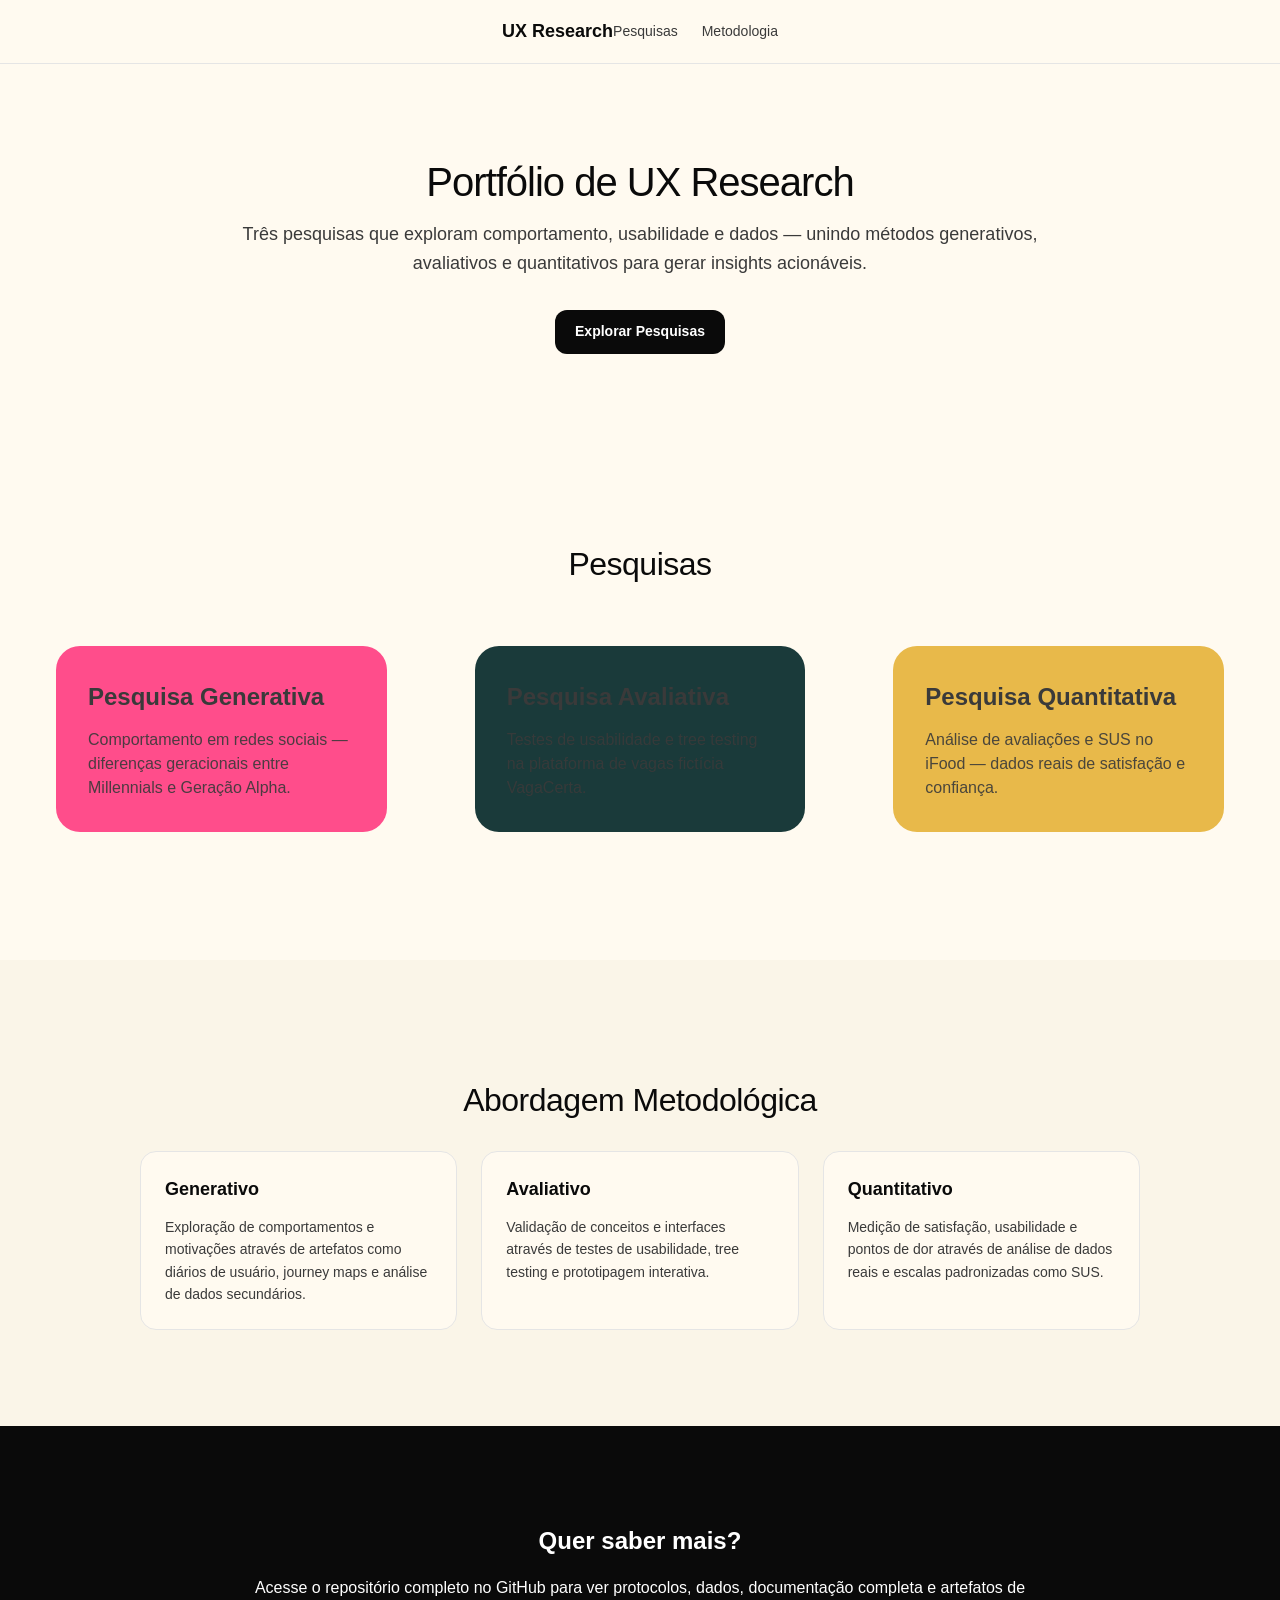
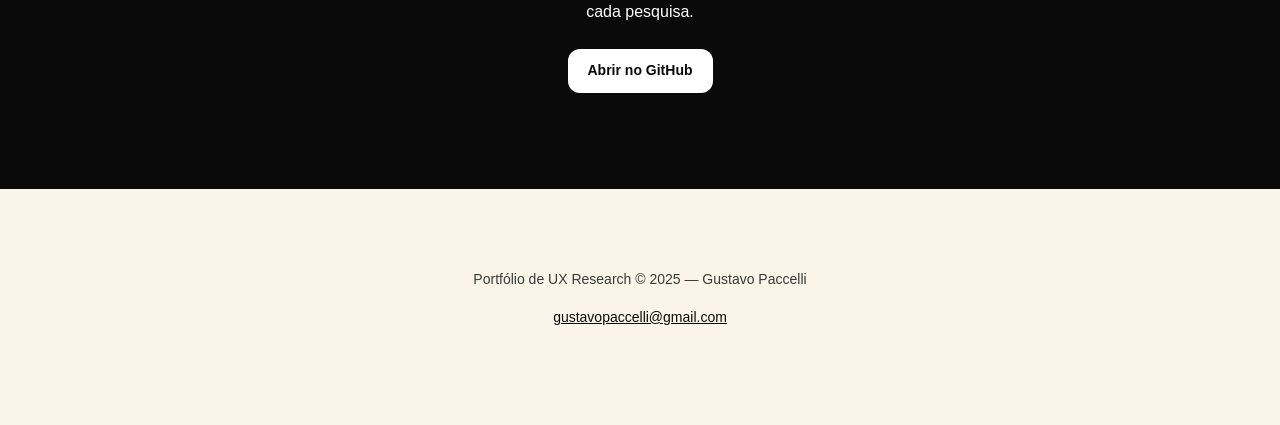
==== index.html @ 8adf81f2 "deploy: 04b8d80865290bff98448848fef8b6dc11739cd9" ====
<!doctype html>
<html lang="pt-BR">
<head>
  <meta charset="UTF-8">
  <meta name="viewport" content="width=device-width, initial-scale=1">
  <title>Portfólio de UX Research — Gustavo Paccelli</title>
  <link rel="stylesheet" href="design-system/tokens.css">
  <style>
    /* Layout e estrutura */
    .top-nav {
      position: sticky;
      top: 0;
      background: var(--color-canvas);
      border-bottom: 1px solid var(--color-hairline);
      z-index: 100;
    }
    .top-nav .container {
      display: flex;
      align-items: center;
      justify-content: space-between;
      padding: 0 var(--space-lg);
      height: 64px;
    }
    .top-nav .logo {
      font-family: var(--font-display);
      font-size: 18px;
      font-weight: 600;
      color: var(--color-ink);
      text-decoration: none;
    }

    /* Hero section */
    .hero {
      padding: var(--space-section) var(--space-lg);
      text-align: center;
      background: var(--color-canvas);
    }
    .hero .container {
      max-width: 800px;
      margin: 0 auto;
    }
    .hero h1 {
      margin: 0 0 var(--space-md) 0;
    }
    .hero p {
      font-size: 18px;
      color: var(--color-body);
      line-height: 1.6;
      margin: 0 0 var(--space-xl) 0;
    }

    /* Feature cards section */
    .feature-cards-section {
      padding: var(--space-section) var(--space-lg);
      background: var(--color-canvas);
    }
    .feature-cards-section .container {
      max-width: 1280px;
      margin: 0 auto;
    }
    .feature-cards-grid {
      display: grid;
      grid-template-columns: repeat(auto-fit, minmax(320px, 1fr));
      gap: var(--space-lg);
      margin-top: var(--space-xl);
    }
    .feature-card {
      text-decoration: none;
      color: inherit;
      transition: transform 0.2s ease, box-shadow 0.2s ease;
      cursor: pointer;
    }
    .feature-card:hover {
      transform: translateY(-4px);
    }
    .feature-card-content h2 {
      margin: 0 0 var(--space-sm) 0;
      font-size: 24px;
      font-weight: 600;
    }
    .feature-card-content p {
      margin: 0;
      font-size: 16px;
      line-height: 1.5;
      opacity: 0.9;
    }

    /* About methodology section */
    .methodology-section {
      padding: var(--space-section) var(--space-lg);
      background: var(--color-surface-soft);
    }
    .methodology-section .container {
      max-width: 1000px;
      margin: 0 auto;
    }
    .methodology-section h2 {
      text-align: center;
      margin-bottom: var(--space-xl);
    }
    .methodology-grid {
      display: grid;
      grid-template-columns: repeat(auto-fit, minmax(280px, 1fr));
      gap: var(--space-lg);
    }
    .methodology-card {
      background: var(--color-canvas);
      border-radius: var(--radius-lg);
      padding: var(--space-lg);
      border: 1px solid var(--color-hairline);
    }
    .methodology-card h3 {
      margin: 0 0 var(--space-sm) 0;
      font-size: 18px;
      font-weight: 600;
      color: var(--color-ink);
    }
    .methodology-card p {
      margin: 0;
      color: var(--color-body);
      font-size: 14px;
      line-height: 1.6;
    }

    /* CTA section */
    .cta-section {
      padding: var(--space-section) var(--space-lg);
      background: var(--color-primary);
      color: var(--color-on-primary);
      text-align: center;
    }
    .cta-section .container {
      max-width: 800px;
      margin: 0 auto;
    }
    .cta-section h2 {
      margin: 0 0 var(--space-md) 0;
      color: var(--color-on-primary);
    }
    .cta-section p {
      margin: 0 0 var(--space-lg) 0;
      font-size: 16px;
      color: var(--color-on-primary);
    }

    /* Footer */
    .footer {
      text-align: center;
    }
    .footer p {
      margin: 0 0 var(--space-md) 0;
      font-size: 14px;
      color: var(--color-body);
    }
    .footer a {
      color: var(--color-ink);
      text-decoration: underline;
    }

    @media (max-width: 768px) {
      .hero {
        padding: var(--space-xl) var(--space-lg);
      }
      .hero h1 {
        font-size: 32px;
      }
      .feature-cards-grid {
        grid-template-columns: 1fr;
      }
    }
  </style>
</head>
<body>
  <!-- Navigation -->
  <nav class="top-nav">
    <div class="container">
      <a href="index.html" class="logo">UX Research</a>
      <div class="nav-links">
        <a href="#pesquisas">Pesquisas</a>
        <a href="#metodologia">Metodologia</a>
      </div>
    </div>
  </nav>

  <!-- Hero -->
  <section class="hero">
    <div class="container">
      <h1 class="display-md">Portfólio de UX Research</h1>
      <p>Três pesquisas que exploram comportamento, usabilidade e dados — unindo métodos generativos, avaliativos e quantitativos para gerar insights acionáveis.</p>
      <a href="#pesquisas" class="btn btn-primary">Explorar Pesquisas</a>
    </div>
  </section>

  <!-- Feature Cards -->
  <section class="feature-cards-section" id="pesquisas">
    <div class="container">
      <h2 class="display-sm" style="text-align: center; margin: 0;">Pesquisas</h2>
      <div class="feature-cards-grid">
        <!-- Pesquisa 1 -->
        <a href="case-01-generativa.html" class="feature-card">
          <div class="feature-card feature-card-pink">
            <div class="feature-card-content">
              <h2>Pesquisa Generativa</h2>
              <p>Comportamento em redes sociais — diferenças geracionais entre Millennials e Geração Alpha.</p>
            </div>
          </div>
        </a>

        <!-- Pesquisa 2 -->
        <a href="case-02-avaliativa.html" class="feature-card">
          <div class="feature-card feature-card-teal">
            <div class="feature-card-content">
              <h2>Pesquisa Avaliativa</h2>
              <p>Testes de usabilidade e tree testing na plataforma de vagas fictícia VagaCerta.</p>
            </div>
          </div>
        </a>

        <!-- Pesquisa 3 -->
        <a href="case-03-quantitativa.html" class="feature-card">
          <div class="feature-card feature-card-ochre">
            <div class="feature-card-content">
              <h2>Pesquisa Quantitativa</h2>
              <p>Análise de avaliações e SUS no iFood — dados reais de satisfação e confiança.</p>
            </div>
          </div>
        </a>
      </div>
    </div>
  </section>

  <!-- Methodology Section -->
  <section class="methodology-section" id="metodologia">
    <div class="container">
      <h2 class="display-sm">Abordagem Metodológica</h2>
      <div class="methodology-grid">
        <div class="methodology-card">
          <h3>Generativo</h3>
          <p>Exploração de comportamentos e motivações através de artefatos como diários de usuário, journey maps e análise de dados secundários.</p>
        </div>
        <div class="methodology-card">
          <h3>Avaliativo</h3>
          <p>Validação de conceitos e interfaces através de testes de usabilidade, tree testing e prototipagem interativa.</p>
        </div>
        <div class="methodology-card">
          <h3>Quantitativo</h3>
          <p>Medição de satisfação, usabilidade e pontos de dor através de análise de dados reais e escalas padronizadas como SUS.</p>
        </div>
      </div>
    </div>
  </section>

  <!-- CTA Section -->
  <section class="cta-section">
    <div class="container">
      <h2>Quer saber mais?</h2>
      <p>Acesse o repositório completo no GitHub para ver protocolos, dados, documentação completa e artefatos de cada pesquisa.</p>
      <a href="https://github.com/gustavopaccelli/pesquisas-ux-portif-lio" class="btn btn-on-color" target="_blank">Abrir no GitHub</a>
    </div>
  </section>

  <!-- Footer -->
  <footer class="footer section">
    <div class="container">
      <p>Portfólio de UX Research © 2025 — Gustavo Paccelli</p>
      <p><a href="mailto:gustavopaccelli@gmail.com">gustavopaccelli@gmail.com</a></p>
    </div>
  </footer>
</body>
</html>
---- design-system/tokens.css ----
/* ============================================================
   Design Tokens — Portfólio de UX Research
   Fonte: DESIGN-clay-source.md (design system fornecido pelo usuário,
   originalmente descrito para Clay.com — cores, tipografia, espaçamento
   e componentes preservados fielmente; o conteúdo/copy e a estrutura de
   página foram adaptados para este portfólio em README.md deste mesmo
   diretório. Ver aquele arquivo para o guia de uso e mapeamento.)
   ============================================================ */

:root{
  /* ---------- Cores: base ---------- */
  --color-primary:#0a0a0a;
  --color-primary-active:#1f1f1f;
  --color-primary-disabled:#e5e5e5;
  --color-ink:#0a0a0a;
  --color-body:#3a3a3a;
  --color-body-strong:#1a1a1a;
  --color-muted:#6a6a6a;
  --color-muted-soft:#9a9a9a;
  --color-hairline:#e5e5e5;
  --color-hairline-soft:#f0f0f0;

  /* ---------- Cores: superfícies ---------- */
  --color-canvas:#fffaf0;
  --color-surface-soft:#faf5e8;
  --color-surface-card:#f5f0e0;
  --color-surface-strong:#ebe6d6;
  --color-surface-dark:#0a1a1a;
  --color-surface-dark-elevated:#1a2a2a;

  /* ---------- Cores: texto sobre cor ---------- */
  --color-on-primary:#ffffff;
  --color-on-dark:#ffffff;
  --color-on-dark-soft:#a0a0a0;

  /* ---------- Cores: marca / cards de destaque ---------- */
  --color-brand-pink:#ff4d8b;
  --color-brand-teal:#1a3a3a;
  --color-brand-lavender:#b8a4ed;
  --color-brand-peach:#ffb084;
  --color-brand-ochre:#e8b94a;
  --color-brand-mint:#a4d4c5;
  --color-brand-coral:#ff6b5a;

  /* ---------- Cores: semânticas ---------- */
  --color-success:#22c55e;
  --color-warning:#f59e0b;
  --color-error:#ef4444;

  /* ---------- Raio de borda ---------- */
  --radius-xs:6px;
  --radius-sm:8px;
  --radius-md:12px;
  --radius-lg:16px;
  --radius-xl:24px;
  --radius-pill:9999px;
  --radius-full:9999px;

  /* ---------- Espaçamento (base 4px) ---------- */
  --space-xxs:4px;
  --space-xs:8px;
  --space-sm:12px;
  --space-md:16px;
  --space-lg:24px;
  --space-xl:32px;
  --space-xxl:48px;
  --space-section:96px;

  /* ---------- Tipografia: famílias ----------
     Plain Black não é uma fonte web pública (ver "Known Gaps" na fonte).
     Substituto oficial indicado na própria fonte: Inter 500 com
     letter-spacing negativo para display; Inter padrão para o resto. */
  --font-display:'Inter', -apple-system, BlinkMacSystemFont, "Segoe UI", Roboto, sans-serif;
  --font-body:'Inter', -apple-system, BlinkMacSystemFont, "Segoe UI", Roboto, sans-serif;
}

/* ============================================================
   Reset mínimo
   ============================================================ */
*{box-sizing:border-box;}
html,body{margin:0;padding:0;}
body{
  background:var(--color-canvas);
  color:var(--color-body);
  font-family:var(--font-body);
  font-size:16px;
  line-height:1.55;
}
img,svg{display:block;max-width:100%;}
a{color:inherit;}

/* ============================================================
   Tipografia — escala de hierarquia
   ============================================================ */
.display-xl{font-family:var(--font-display);font-size:72px;font-weight:500;line-height:1;letter-spacing:-2.5px;color:var(--color-ink);}
.display-lg{font-family:var(--font-display);font-size:56px;font-weight:500;line-height:1.05;letter-spacing:-2px;color:var(--color-ink);}
.display-md{font-family:var(--font-display);font-size:40px;font-weight:500;line-height:1.1;letter-spacing:-1px;color:var(--color-ink);}
.display-sm{font-family:var(--font-display);font-size:32px;font-weight:500;line-height:1.15;letter-spacing:-0.5px;color:var(--color-ink);}
.title-lg{font-family:var(--font-body);font-size:24px;font-weight:600;line-height:1.3;letter-spacing:-0.3px;}
.title-md{font-family:var(--font-body);font-size:18px;font-weight:600;line-height:1.4;}
.title-sm{font-family:var(--font-body);font-size:16px;font-weight:600;line-height:1.4;}
.body-md{font-family:var(--font-body);font-size:16px;font-weight:400;line-height:1.55;}
.body-sm{font-family:var(--font-body);font-size:14px;font-weight:400;line-height:1.55;}
.caption{font-family:var(--font-body);font-size:13px;font-weight:500;line-height:1.4;}
.caption-uppercase{font-family:var(--font-body);font-size:12px;font-weight:600;line-height:1.4;letter-spacing:1.5px;text-transform:uppercase;}
.button-type{font-family:var(--font-body);font-size:14px;font-weight:600;line-height:1;}
.nav-link-type{font-family:var(--font-body);font-size:14px;font-weight:500;line-height:1.4;}

@media (max-width:768px){
  .display-xl{font-size:36px;letter-spacing:-1px;}
  .display-lg{font-size:32px;letter-spacing:-0.8px;}
  .display-md{font-size:28px;letter-spacing:-0.5px;}
  .display-sm{font-size:24px;letter-spacing:-0.3px;}
}

/* ============================================================
   Botões
   ============================================================ */
.btn{
  display:inline-flex;align-items:center;justify-content:center;
  height:44px;padding:12px 20px;border-radius:var(--radius-md);
  font-family:var(--font-body);font-size:14px;font-weight:600;
  border:none;cursor:pointer;text-decoration:none;
  transition:background-color .15s ease;
}
.btn-primary{background:var(--color-primary);color:var(--color-on-primary);}
.btn-primary:hover{background:var(--color-primary-active);}
.btn-primary:disabled{background:var(--color-primary-disabled);color:var(--color-muted);cursor:not-allowed;}
.btn-secondary{background:var(--color-canvas);color:var(--color-ink);border:1px solid var(--color-hairline);}
.btn-secondary:hover{border-color:var(--color-ink);}
.btn-on-color{background:#fff;color:var(--color-ink);}
.btn-text-link{background:transparent;color:var(--color-ink);padding:0;height:auto;}
.text-link{font-family:var(--font-body);font-size:16px;color:var(--color-ink);text-decoration:underline;}

/* ============================================================
   Navegação
   ============================================================ */
.top-nav{
  background:var(--color-canvas);color:var(--color-ink);
  height:64px;display:flex;align-items:center;justify-content:space-between;
  padding:0 var(--space-lg);
}
.top-nav .nav-links{display:flex;gap:var(--space-lg);}
.top-nav .nav-links a{font-family:var(--font-body);font-size:14px;font-weight:500;text-decoration:none;color:var(--color-body);}
.top-nav .nav-links a:hover{color:var(--color-ink);}

/* ============================================================
   Cards
   ============================================================ */
.card{border-radius:var(--radius-lg);padding:var(--space-lg);}
.card-cream{background:var(--color-surface-card);color:var(--color-ink);}
.card-hairline{background:var(--color-canvas);border:1px solid var(--color-hairline);color:var(--color-ink);}

/* cards de destaque saturados — usados nos 3 cases do portfólio */
.feature-card{border-radius:var(--radius-xl);padding:var(--space-xl);}
.feature-card-pink{background:var(--color-brand-pink);color:var(--color-on-primary);}
.feature-card-teal{background:var(--color-brand-teal);color:var(--color-on-dark);}
.feature-card-lavender{background:var(--color-brand-lavender);color:var(--color-ink);}
.feature-card-peach{background:var(--color-brand-peach);color:var(--color-ink);}
.feature-card-ochre{background:var(--color-brand-ochre);color:var(--color-ink);}
.feature-card-cream{background:var(--color-surface-card);color:var(--color-ink);}

/* ============================================================
   Inputs
   ============================================================ */
.text-input{
  background:var(--color-canvas);color:var(--color-ink);
  font-family:var(--font-body);font-size:16px;
  border:1px solid var(--color-hairline);border-radius:var(--radius-md);
  padding:12px 16px;height:44px;width:100%;
}
.text-input:focus{outline:none;border-color:var(--color-ink);}

/* ============================================================
   Tabs / badges
   ============================================================ */
.tab{
  display:inline-flex;padding:8px 16px;border-radius:var(--radius-pill);
  font-family:var(--font-body);font-size:14px;font-weight:500;
  background:transparent;color:var(--color-muted);cursor:pointer;border:none;
}
.tab.active{background:var(--color-surface-card);color:var(--color-ink);}
.badge-pill{
  display:inline-flex;padding:4px 12px;border-radius:var(--radius-pill);
  background:var(--color-surface-card);color:var(--color-ink);
  font-family:var(--font-body);font-size:13px;font-weight:500;
}

/* ============================================================
   Seções / footer
   ============================================================ */
.section{padding:var(--space-section) var(--space-lg);}
.footer{background:var(--color-surface-soft);color:var(--color-body);padding:80px var(--space-lg);}

.container{max-width:1280px;margin:0 auto;}
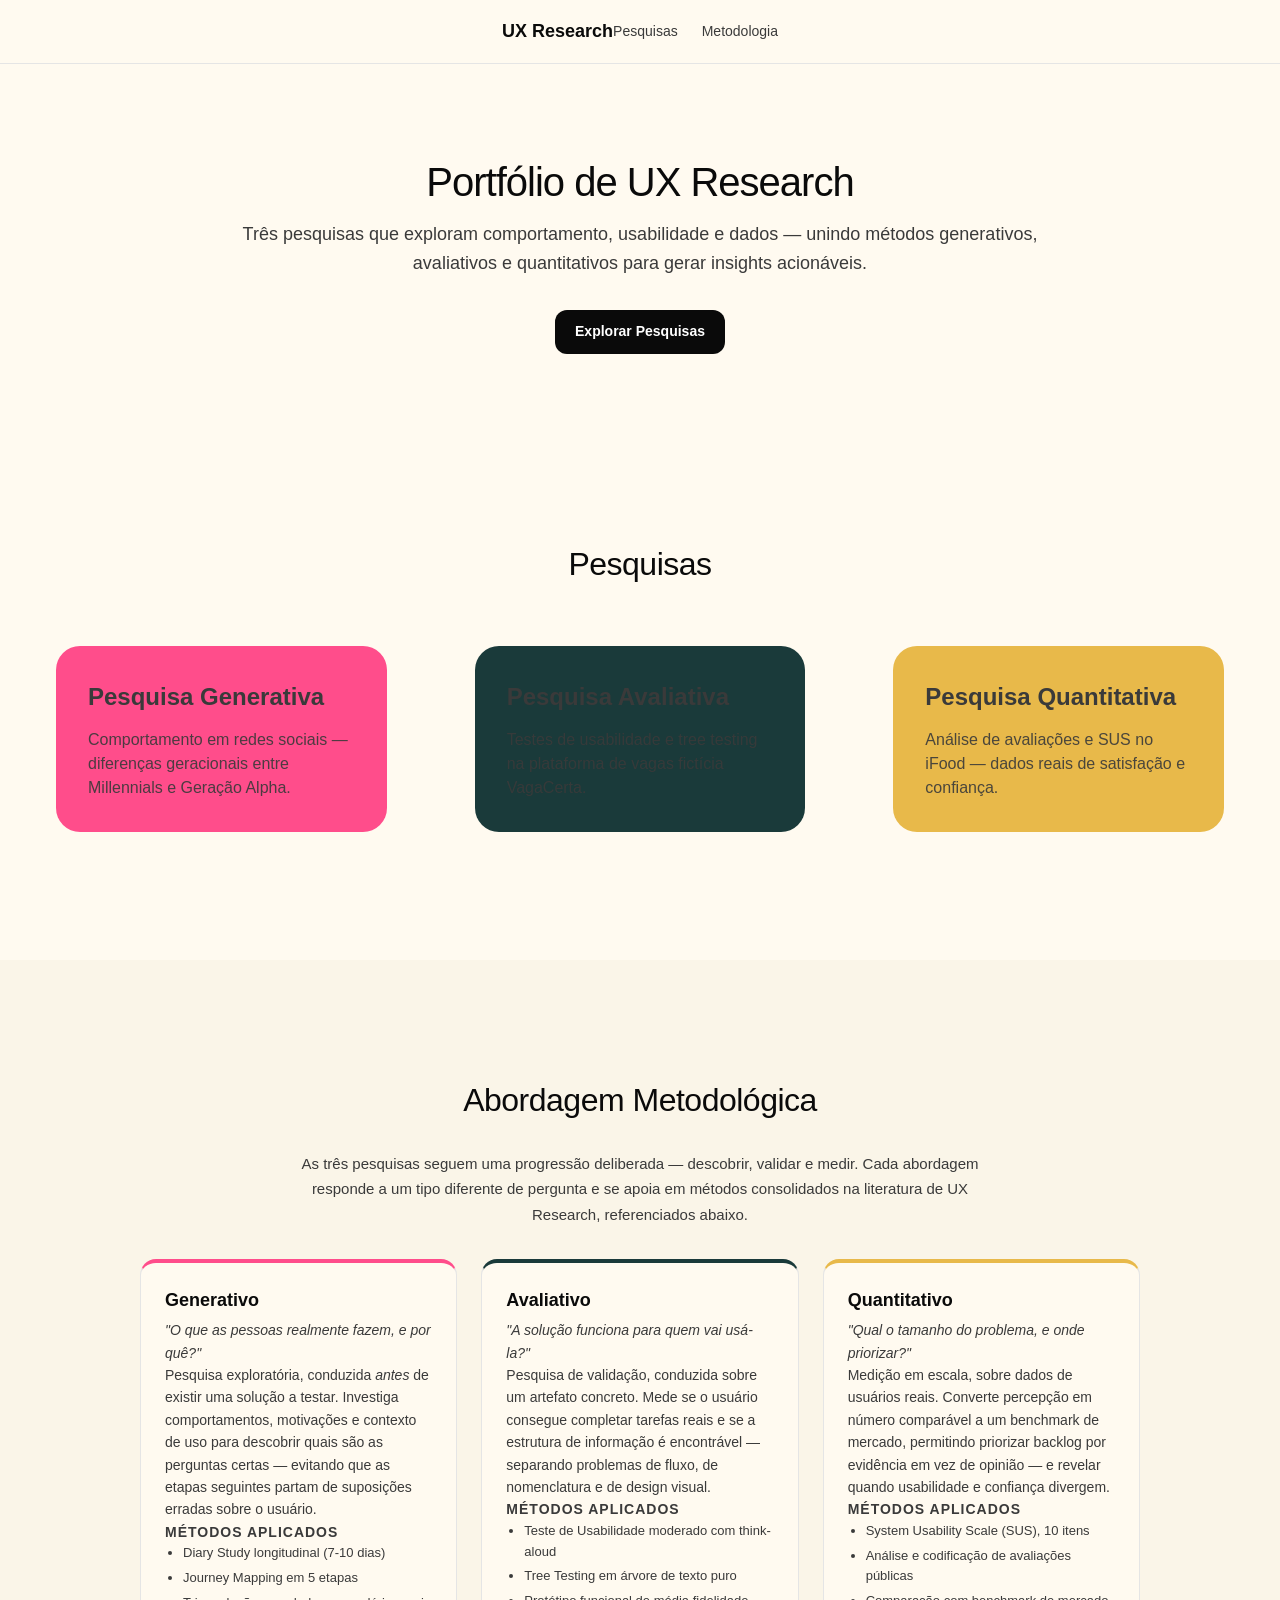
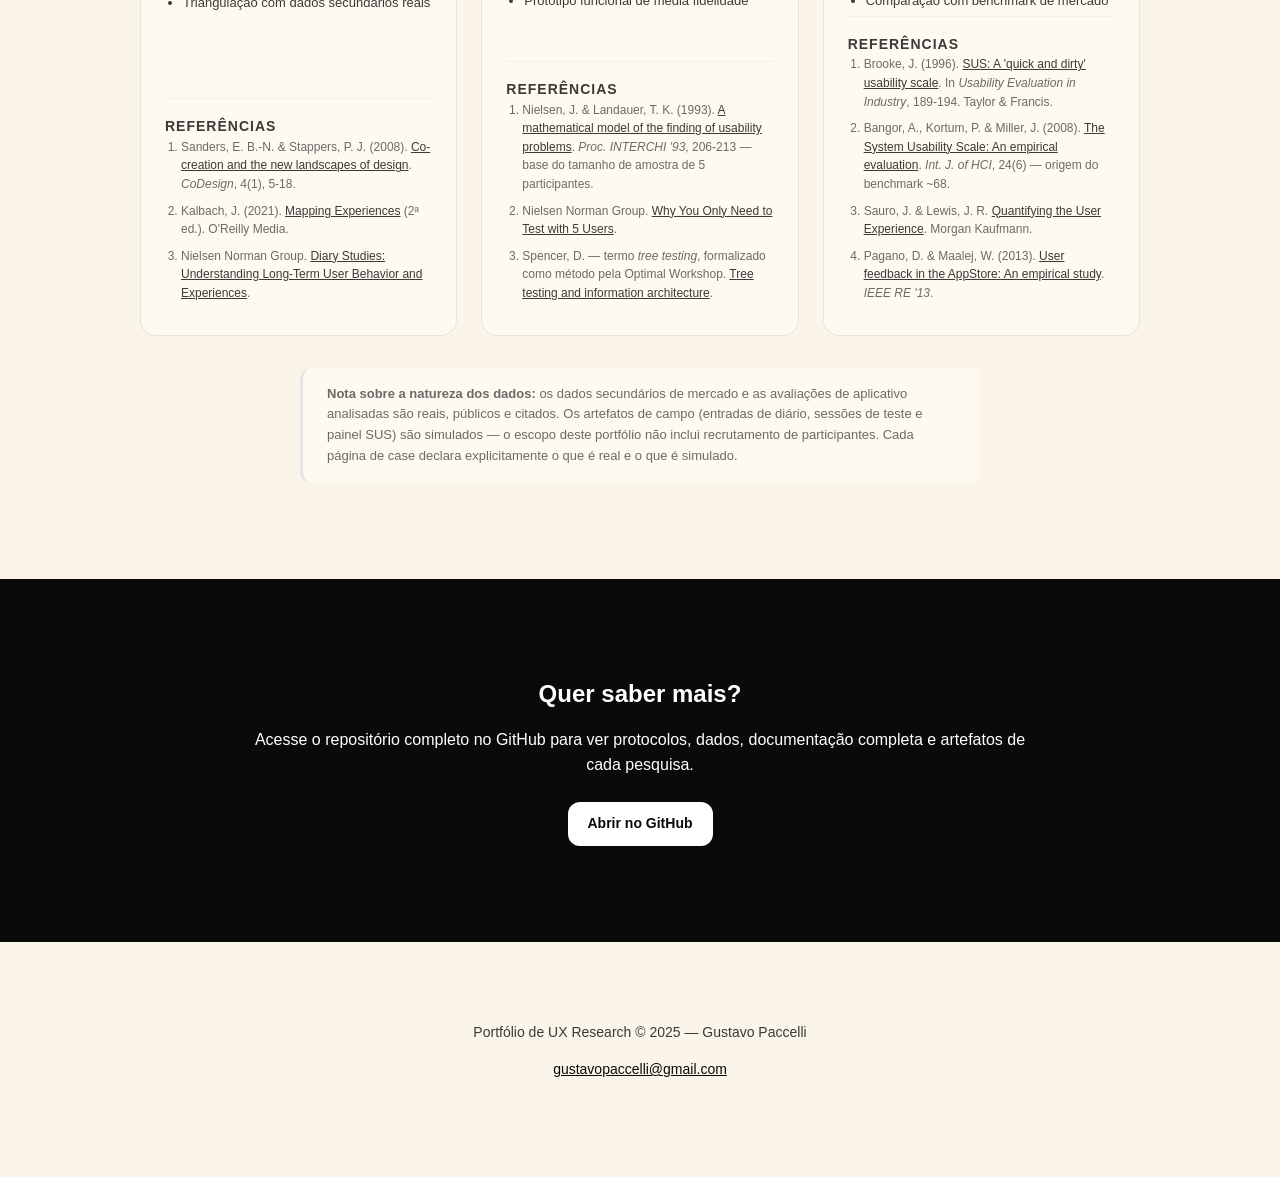
==== commit bd85e51a: "deploy: ee06816deea3536345aa41decfaa3f5747251805" ====
--- a/index.html
+++ b/index.html
@@ -98,27 +98,100 @@
       text-align: center;
       margin-bottom: var(--space-xl);
     }
+    .methodology-intro {
+      text-align: center;
+      max-width: 680px;
+      margin: 0 auto var(--space-xl) auto;
+      font-size: 15px;
+      color: var(--color-body);
+      line-height: 1.7;
+    }
     .methodology-grid {
       display: grid;
       grid-template-columns: repeat(auto-fit, minmax(280px, 1fr));
       gap: var(--space-lg);
+      align-items: stretch;
     }
     .methodology-card {
       background: var(--color-canvas);
       border-radius: var(--radius-lg);
       padding: var(--space-lg);
       border: 1px solid var(--color-hairline);
-    }
+      border-top: 4px solid var(--color-hairline);
+      display: flex;
+      flex-direction: column;
+    }
+    .methodology-card.accent-pink { border-top-color: var(--color-brand-pink); }
+    .methodology-card.accent-teal { border-top-color: var(--color-brand-teal); }
+    .methodology-card.accent-ochre { border-top-color: var(--color-brand-ochre); }
     .methodology-card h3 {
-      margin: 0 0 var(--space-sm) 0;
+      margin: 0 0 var(--space-xxs) 0;
       font-size: 18px;
       font-weight: 600;
       color: var(--color-ink);
     }
+    .methodology-question {
+      margin: 0 0 var(--space-sm) 0;
+      font-size: 13px;
+      font-style: italic;
+      color: var(--color-muted);
+      line-height: 1.5;
+    }
     .methodology-card p {
       margin: 0;
       color: var(--color-body);
       font-size: 14px;
+      line-height: 1.6;
+    }
+    .methodology-label {
+      margin: var(--space-md) 0 var(--space-xs) 0;
+      font-size: 11px;
+      font-weight: 600;
+      text-transform: uppercase;
+      letter-spacing: 1px;
+      color: var(--color-muted);
+    }
+    .methodology-card ul {
+      margin: 0;
+      padding-left: 18px;
+      font-size: 13px;
+      color: var(--color-body);
+      line-height: 1.6;
+    }
+    .methodology-card ul li {
+      margin-bottom: var(--space-xxs);
+    }
+    .methodology-refs {
+      margin-top: auto;
+      padding-top: var(--space-md);
+      border-top: 1px solid var(--color-hairline-soft);
+    }
+    .methodology-refs ol {
+      margin: 0;
+      padding-left: 16px;
+      font-size: 12px;
+      color: var(--color-muted);
+      line-height: 1.55;
+    }
+    .methodology-refs li {
+      margin-bottom: var(--space-xs);
+    }
+    .methodology-refs a {
+      color: var(--color-body);
+      text-decoration: underline;
+    }
+    .methodology-refs a:hover {
+      color: var(--color-ink);
+    }
+    .methodology-note {
+      max-width: 680px;
+      margin: var(--space-xl) auto 0 auto;
+      padding: var(--space-md) var(--space-lg);
+      background: var(--color-canvas);
+      border-left: 3px solid var(--color-hairline);
+      border-radius: var(--radius-md);
+      font-size: 13px;
+      color: var(--color-muted);
       line-height: 1.6;
     }
 
@@ -233,20 +306,72 @@
   <section class="methodology-section" id="metodologia">
     <div class="container">
       <h2 class="display-sm">Abordagem Metodológica</h2>
+      <p class="methodology-intro">As três pesquisas seguem uma progressão deliberada — descobrir, validar e medir. Cada abordagem responde a um tipo diferente de pergunta e se apoia em métodos consolidados na literatura de UX Research, referenciados abaixo.</p>
       <div class="methodology-grid">
-        <div class="methodology-card">
+
+        <div class="methodology-card accent-pink">
           <h3>Generativo</h3>
-          <p>Exploração de comportamentos e motivações através de artefatos como diários de usuário, journey maps e análise de dados secundários.</p>
+          <p class="methodology-question">"O que as pessoas realmente fazem, e por quê?"</p>
+          <p>Pesquisa exploratória, conduzida <em>antes</em> de existir uma solução a testar. Investiga comportamentos, motivações e contexto de uso para descobrir quais são as perguntas certas — evitando que as etapas seguintes partam de suposições erradas sobre o usuário.</p>
+          <p class="methodology-label">Métodos aplicados</p>
+          <ul>
+            <li>Diary Study longitudinal (7-10 dias)</li>
+            <li>Journey Mapping em 5 etapas</li>
+            <li>Triangulação com dados secundários reais</li>
+          </ul>
+          <div class="methodology-refs">
+            <p class="methodology-label">Referências</p>
+            <ol>
+              <li>Sanders, E. B.-N. &amp; Stappers, P. J. (2008). <a href="https://www.tandfonline.com/doi/abs/10.1080/15710880701875068" target="_blank" rel="noopener">Co-creation and the new landscapes of design</a>. <em>CoDesign</em>, 4(1), 5-18.</li>
+              <li>Kalbach, J. (2021). <a href="https://experiencinginformation.com/mapping-experiences/" target="_blank" rel="noopener">Mapping Experiences</a> (2ª ed.). O'Reilly Media.</li>
+              <li>Nielsen Norman Group. <a href="https://www.nngroup.com/articles/diary-studies/" target="_blank" rel="noopener">Diary Studies: Understanding Long-Term User Behavior and Experiences</a>.</li>
+            </ol>
+          </div>
         </div>
-        <div class="methodology-card">
+
+        <div class="methodology-card accent-teal">
           <h3>Avaliativo</h3>
-          <p>Validação de conceitos e interfaces através de testes de usabilidade, tree testing e prototipagem interativa.</p>
+          <p class="methodology-question">"A solução funciona para quem vai usá-la?"</p>
+          <p>Pesquisa de validação, conduzida sobre um artefato concreto. Mede se o usuário consegue completar tarefas reais e se a estrutura de informação é encontrável — separando problemas de fluxo, de nomenclatura e de design visual.</p>
+          <p class="methodology-label">Métodos aplicados</p>
+          <ul>
+            <li>Teste de Usabilidade moderado com think-aloud</li>
+            <li>Tree Testing em árvore de texto puro</li>
+            <li>Protótipo funcional de média fidelidade</li>
+          </ul>
+          <div class="methodology-refs">
+            <p class="methodology-label">Referências</p>
+            <ol>
+              <li>Nielsen, J. &amp; Landauer, T. K. (1993). <a href="https://dl.acm.org/doi/10.1145/169059.169166" target="_blank" rel="noopener">A mathematical model of the finding of usability problems</a>. <em>Proc. INTERCHI '93</em>, 206-213 — base do tamanho de amostra de 5 participantes.</li>
+              <li>Nielsen Norman Group. <a href="https://www.nngroup.com/articles/why-you-only-need-to-test-with-5-users/" target="_blank" rel="noopener">Why You Only Need to Test with 5 Users</a>.</li>
+              <li>Spencer, D. — termo <em>tree testing</em>, formalizado como método pela Optimal Workshop. <a href="https://www.optimalworkshop.com/101-guides/information-architecture-101/tree-testing-and-information-architecture" target="_blank" rel="noopener">Tree testing and information architecture</a>.</li>
+            </ol>
+          </div>
         </div>
-        <div class="methodology-card">
+
+        <div class="methodology-card accent-ochre">
           <h3>Quantitativo</h3>
-          <p>Medição de satisfação, usabilidade e pontos de dor através de análise de dados reais e escalas padronizadas como SUS.</p>
+          <p class="methodology-question">"Qual o tamanho do problema, e onde priorizar?"</p>
+          <p>Medição em escala, sobre dados de usuários reais. Converte percepção em número comparável a um benchmark de mercado, permitindo priorizar backlog por evidência em vez de opinião — e revelar quando usabilidade e confiança divergem.</p>
+          <p class="methodology-label">Métodos aplicados</p>
+          <ul>
+            <li>System Usability Scale (SUS), 10 itens</li>
+            <li>Análise e codificação de avaliações públicas</li>
+            <li>Comparação com benchmark de mercado</li>
+          </ul>
+          <div class="methodology-refs">
+            <p class="methodology-label">Referências</p>
+            <ol>
+              <li>Brooke, J. (1996). <a href="https://www.researchgate.net/publication/319394819_SUS_--_a_quick_and_dirty_usability_scale" target="_blank" rel="noopener">SUS: A 'quick and dirty' usability scale</a>. In <em>Usability Evaluation in Industry</em>, 189-194. Taylor &amp; Francis.</li>
+              <li>Bangor, A., Kortum, P. &amp; Miller, J. (2008). <a href="https://www.researchgate.net/publication/200553206_The_System_Usability_Scale_SUS_an_Empirical_evaluation" target="_blank" rel="noopener">The System Usability Scale: An empirical evaluation</a>. <em>Int. J. of HCI</em>, 24(6) — origem do benchmark ~68.</li>
+              <li>Sauro, J. &amp; Lewis, J. R. <a href="https://measuringu.com/book/quantifying-the-user-experience-practical-statistics-for-user-research/" target="_blank" rel="noopener">Quantifying the User Experience</a>. Morgan Kaufmann.</li>
+              <li>Pagano, D. &amp; Maalej, W. (2013). <a href="https://www.researchgate.net/publication/260156697_User_Feedback_in_the_AppStore_An_Empirical_Study" target="_blank" rel="noopener">User feedback in the AppStore: An empirical study</a>. <em>IEEE RE '13</em>.</li>
+            </ol>
+          </div>
         </div>
+
       </div>
+      <p class="methodology-note"><strong>Nota sobre a natureza dos dados:</strong> os dados secundários de mercado e as avaliações de aplicativo analisadas são reais, públicos e citados. Os artefatos de campo (entradas de diário, sessões de teste e painel SUS) são simulados — o escopo deste portfólio não inclui recrutamento de participantes. Cada página de case declara explicitamente o que é real e o que é simulado.</p>
     </div>
   </section>
 
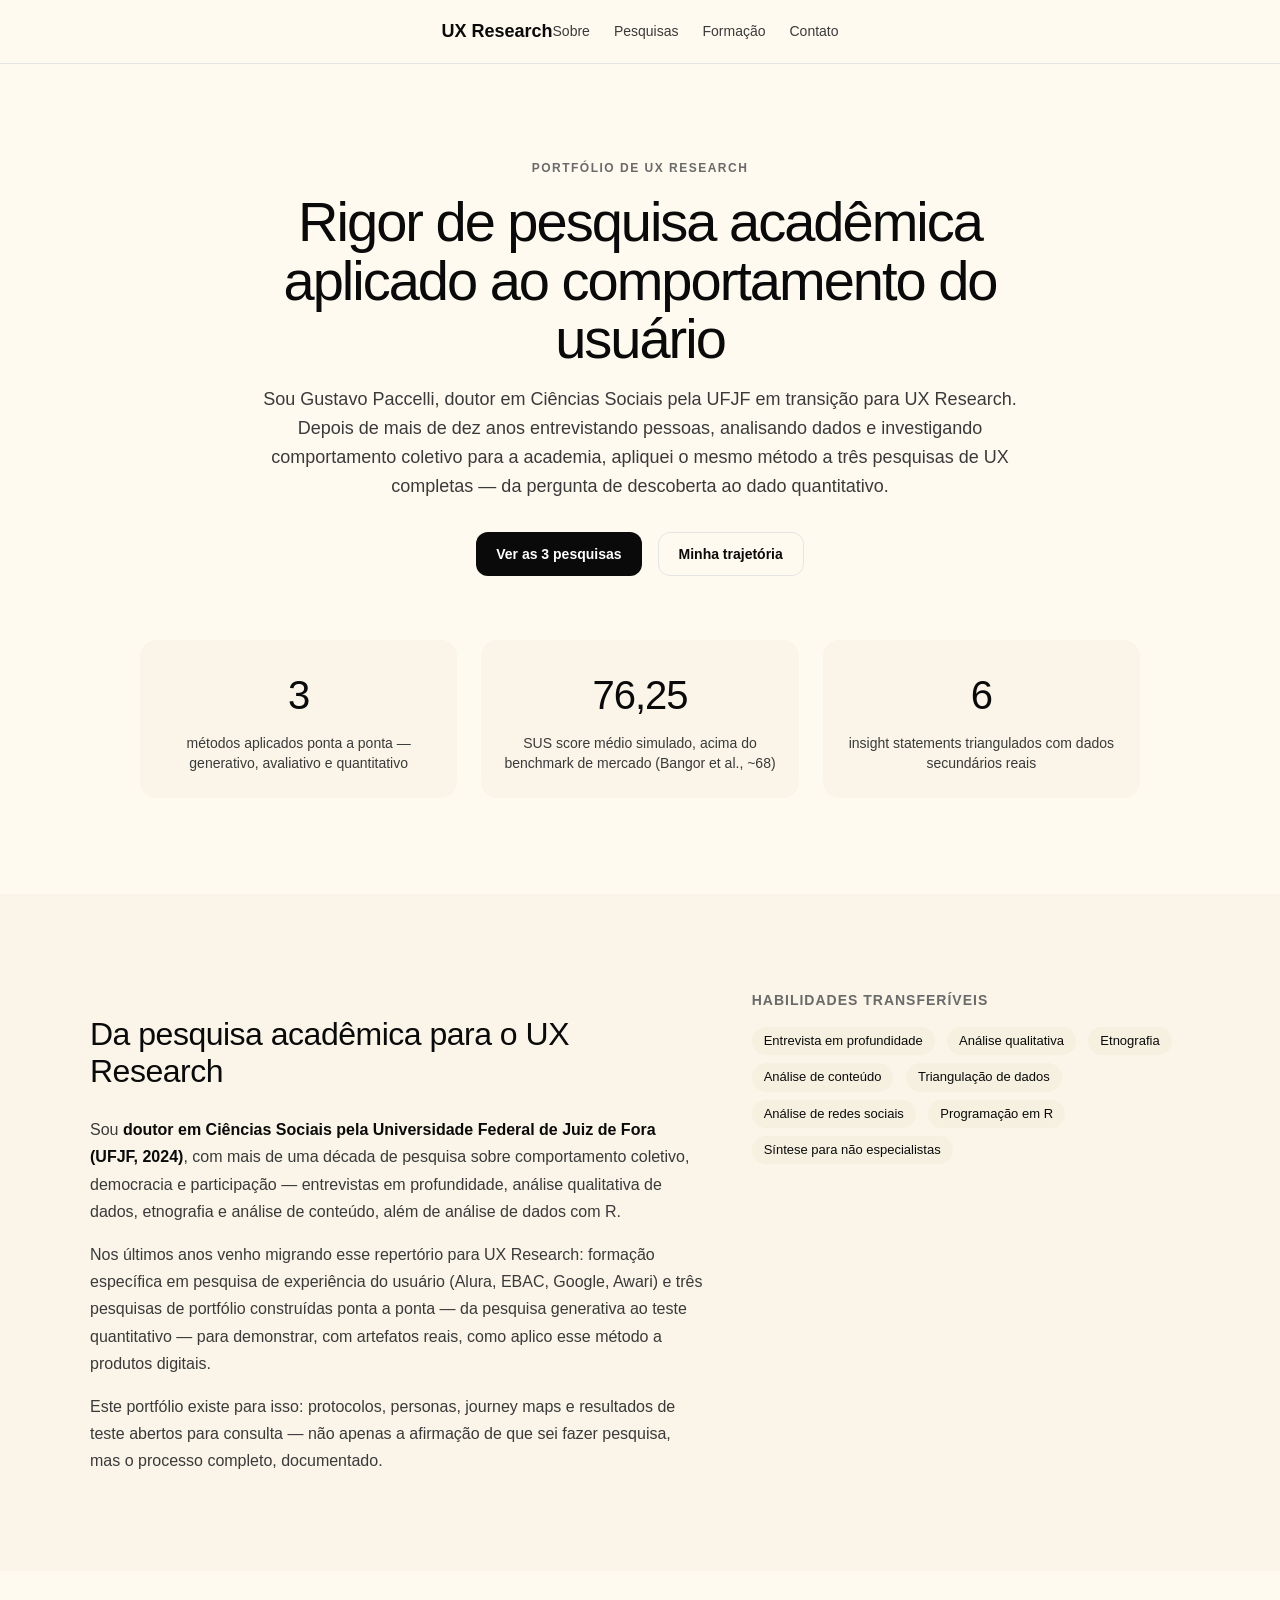
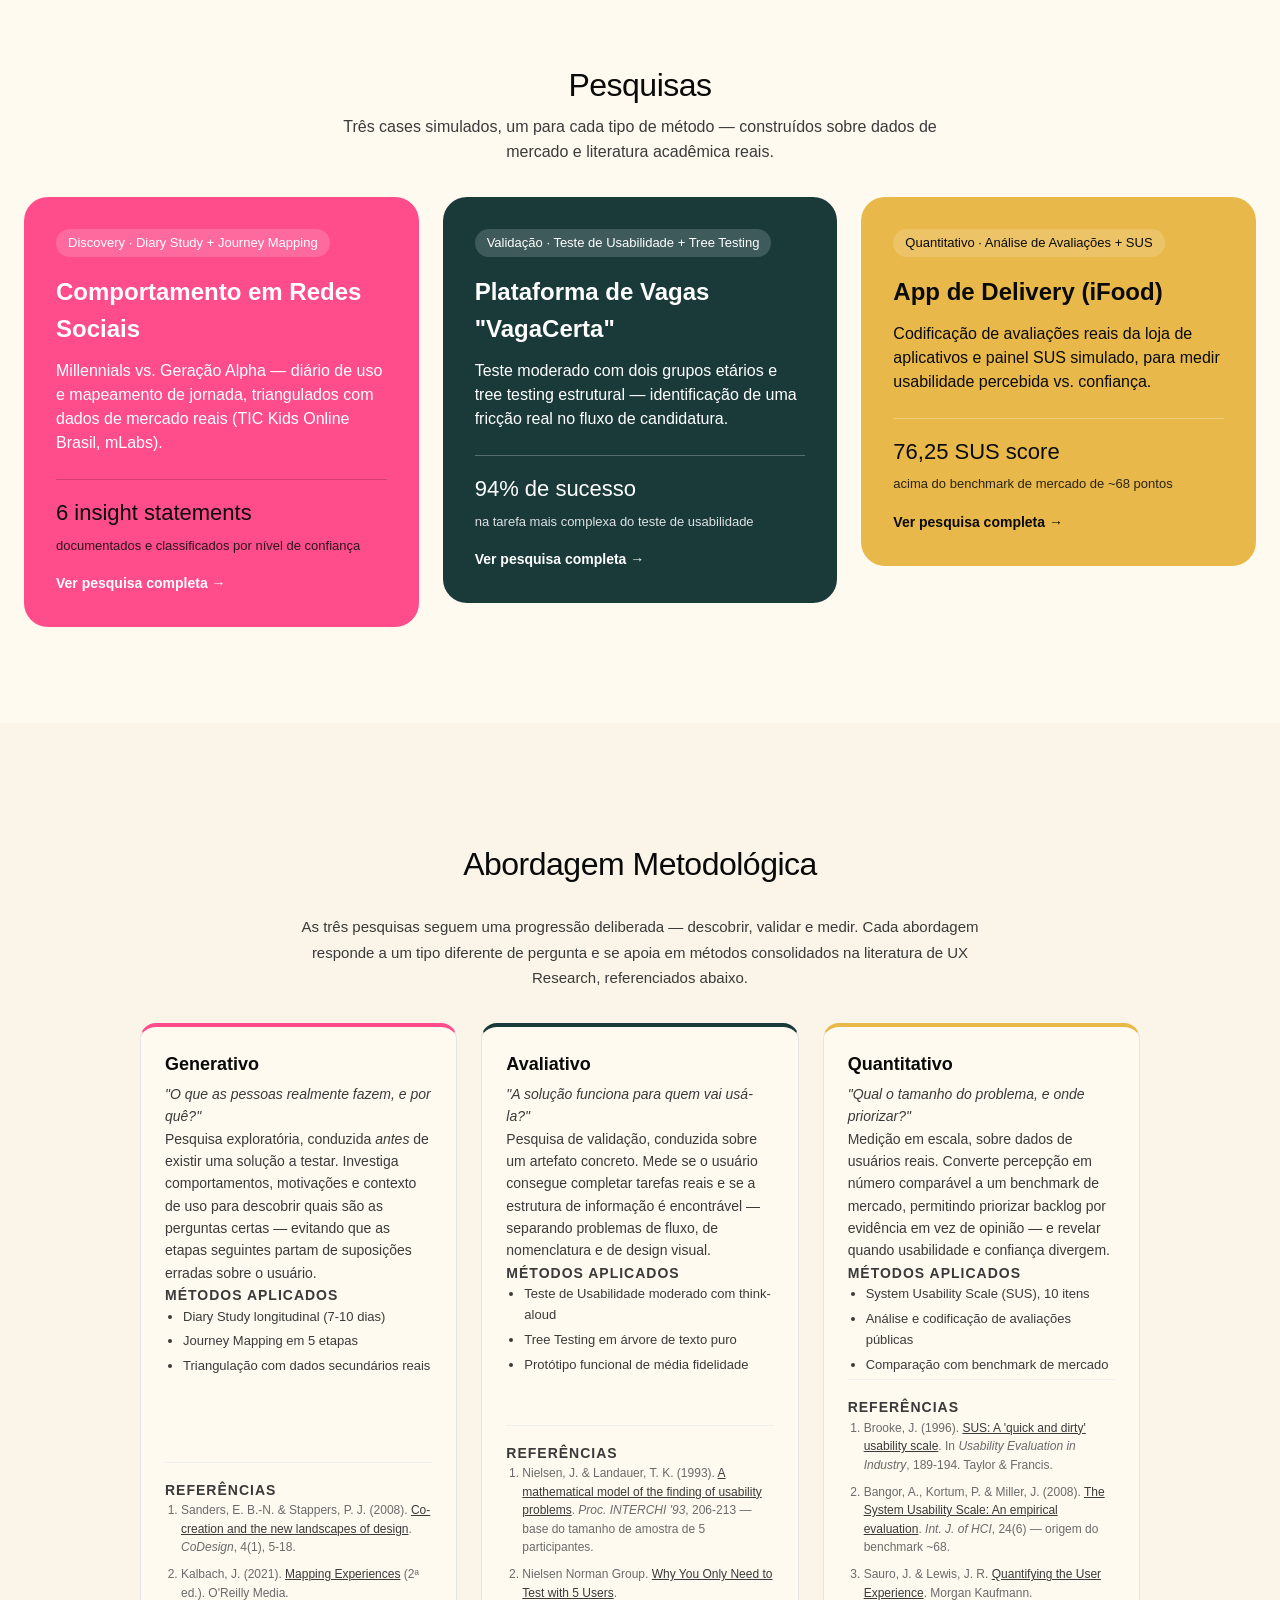
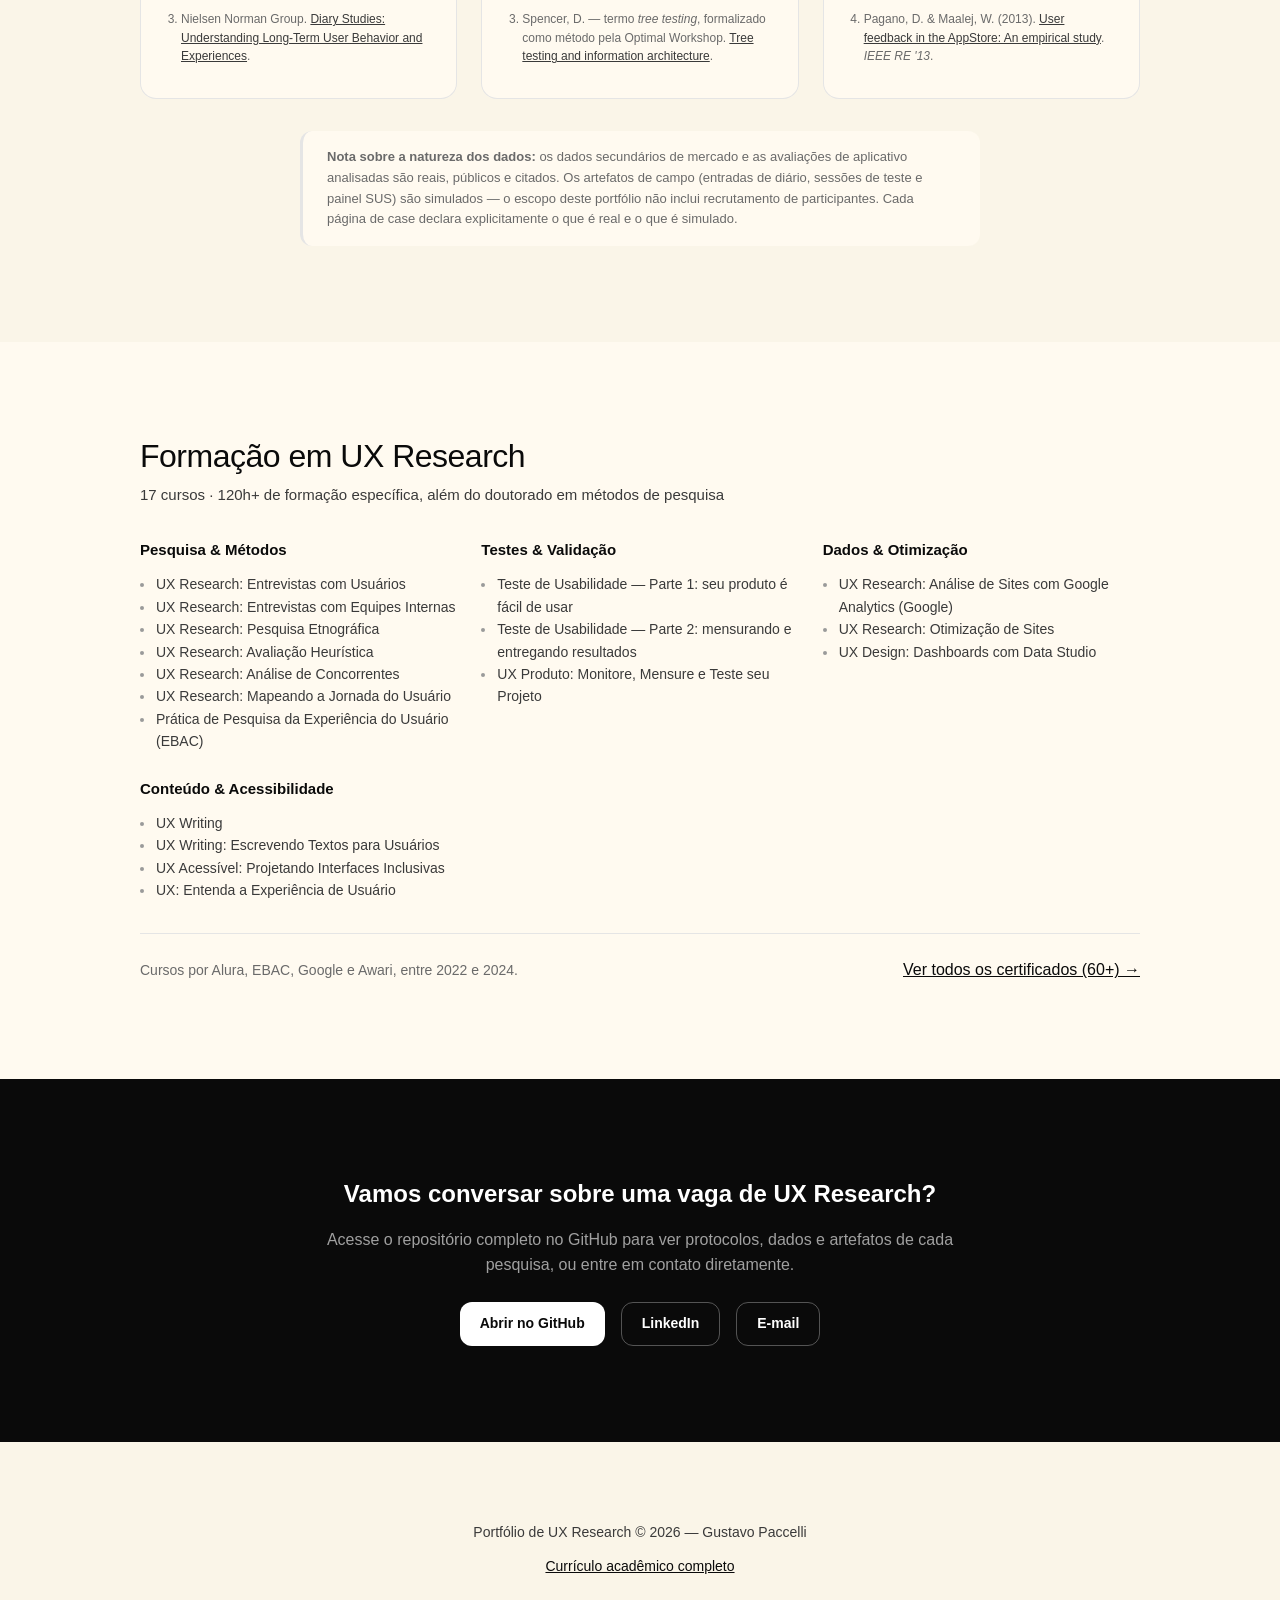
==== commit 03bd981e: "deploy: 899fc275fe9eca52718bdf85ab0ee683fbd87ad2" ====
--- a/index.html
+++ b/index.html
@@ -4,6 +4,7 @@
   <meta charset="UTF-8">
   <meta name="viewport" content="width=device-width, initial-scale=1">
   <title>Portfólio de UX Research — Gustavo Paccelli</title>
+  <meta name="description" content="Gustavo Paccelli, doutor em Ciências Sociais (UFJF) em transição para UX Research. Três pesquisas completas — generativa, avaliativa e quantitativa — aplicando rigor de pesquisa acadêmica a produtos digitais.">
   <link rel="stylesheet" href="design-system/tokens.css">
   <style>
     /* Layout e estrutura */
@@ -31,13 +32,18 @@
 
     /* Hero section */
     .hero {
-      padding: var(--space-section) var(--space-lg);
+      padding: var(--space-section) var(--space-lg) var(--space-xl);
       text-align: center;
       background: var(--color-canvas);
     }
     .hero .container {
-      max-width: 800px;
+      max-width: 760px;
       margin: 0 auto;
+    }
+    .hero .caption-uppercase {
+      display: block;
+      color: var(--color-muted);
+      margin: 0 0 var(--space-md) 0;
     }
     .hero h1 {
       margin: 0 0 var(--space-md) 0;
@@ -47,6 +53,81 @@
       color: var(--color-body);
       line-height: 1.6;
       margin: 0 0 var(--space-xl) 0;
+    }
+    .hero .actions {
+      display: flex;
+      gap: var(--space-md);
+      justify-content: center;
+      flex-wrap: wrap;
+    }
+
+    /* Stats bar */
+    .stats-bar {
+      padding: var(--space-xl) var(--space-lg) var(--space-section);
+      background: var(--color-canvas);
+    }
+    .stats-bar .container {
+      max-width: 1000px;
+      margin: 0 auto;
+      display: grid;
+      grid-template-columns: repeat(3, 1fr);
+      gap: var(--space-lg);
+    }
+    .stat-item {
+      text-align: center;
+      padding: var(--space-lg) var(--space-md);
+      border-radius: var(--radius-lg);
+      background: var(--color-surface-soft);
+    }
+    .stat-item .stat-number {
+      font-family: var(--font-display);
+      font-size: 40px;
+      font-weight: 500;
+      letter-spacing: -1px;
+      color: var(--color-ink);
+      margin: 0 0 var(--space-xs) 0;
+    }
+    .stat-item .stat-label {
+      font-size: 14px;
+      color: var(--color-body);
+      line-height: 1.4;
+      margin: 0;
+    }
+
+    /* Sobre section */
+    .about-section {
+      padding: var(--space-section) var(--space-lg);
+      background: var(--color-surface-soft);
+    }
+    .about-section .container {
+      max-width: 1100px;
+      margin: 0 auto;
+    }
+    .about-grid {
+      display: grid;
+      grid-template-columns: 1.4fr 1fr;
+      gap: var(--space-xxl);
+      align-items: start;
+    }
+    .about-bio p {
+      color: var(--color-body);
+      font-size: 16px;
+      line-height: 1.7;
+      margin: 0 0 var(--space-md) 0;
+    }
+    .about-bio p:last-child { margin-bottom: 0; }
+    .about-bio strong { color: var(--color-ink); }
+    .about-skills h3 {
+      font-family: var(--font-body);
+      font-size: 14px;
+      font-weight: 600;
+      text-transform: uppercase;
+      letter-spacing: 1px;
+      color: var(--color-muted);
+      margin: 0 0 var(--space-md) 0;
+    }
+    .about-skills .badge-pill {
+      margin: 0 var(--space-xs) var(--space-xs) 0;
     }
 
     /* Feature cards section */
@@ -57,6 +138,16 @@
     .feature-cards-section .container {
       max-width: 1280px;
       margin: 0 auto;
+    }
+    .feature-cards-section .section-intro {
+      max-width: 640px;
+      margin: 0 auto;
+      text-align: center;
+    }
+    .feature-cards-section .section-intro p {
+      color: var(--color-body);
+      font-size: 16px;
+      margin: var(--space-sm) 0 0 0;
     }
     .feature-cards-grid {
       display: grid;
@@ -64,14 +155,29 @@
       gap: var(--space-lg);
       margin-top: var(--space-xl);
     }
-    .feature-card {
+    /* Wrapper <a>: só comportamento de link/hover, sem cor — evita colidir
+       em especificidade com as variantes de cor abaixo, que ficam isoladas
+       no elemento .feature-card. */
+    .feature-card-link {
+      display: block;
       text-decoration: none;
-      color: inherit;
       transition: transform 0.2s ease, box-shadow 0.2s ease;
       cursor: pointer;
-    }
-    .feature-card:hover {
+      border-radius: var(--radius-xl);
+    }
+    .feature-card-link:hover {
       transform: translateY(-4px);
+    }
+    .feature-card {
+      display: flex;
+      flex-direction: column;
+      justify-content: space-between;
+      min-height: 280px;
+    }
+    .feature-card-content .badge-pill {
+      background: rgba(255, 255, 255, 0.16);
+      color: inherit;
+      margin: 0 0 var(--space-md) 0;
     }
     .feature-card-content h2 {
       margin: 0 0 var(--space-sm) 0;
@@ -82,7 +188,41 @@
       margin: 0;
       font-size: 16px;
       line-height: 1.5;
-      opacity: 0.9;
+    }
+    .feature-card-stat {
+      margin-top: var(--space-lg);
+      padding-top: var(--space-md);
+      border-top: 1px solid rgba(255, 255, 255, 0.25);
+    }
+    .feature-card-stat strong {
+      display: block;
+      font-family: var(--font-display);
+      font-size: 22px;
+      font-weight: 500;
+      margin-bottom: 2px;
+    }
+    .feature-card-stat span {
+      font-size: 13px;
+      opacity: 0.85;
+    }
+    .feature-card-cta {
+      display: block;
+      margin-top: var(--space-md);
+      font-size: 14px;
+      font-weight: 600;
+    }
+    /* Correção de contraste: o par marca "pink + branco" fica abaixo de 4.5:1
+       para texto de corpo (~3.1:1) — texto de tinta escura sobre o rosa
+       mantém > 6:1 e preserva o mesmo token de fundo usado nas outras páginas. */
+    .feature-card-pink .feature-card-content,
+    .feature-card-pink .feature-card-stat {
+      color: var(--color-ink);
+    }
+    .feature-card-pink .feature-card-content .badge-pill {
+      background: rgba(10, 10, 10, 0.08);
+    }
+    .feature-card-pink .feature-card-stat {
+      border-top-color: rgba(10, 10, 10, 0.18);
     }
 
     /* About methodology section */
@@ -195,6 +335,78 @@
       line-height: 1.6;
     }
 
+    /* Formação section */
+    .formation-section {
+      padding: var(--space-section) var(--space-lg);
+      background: var(--color-canvas);
+    }
+    .formation-section .container {
+      max-width: 1000px;
+      margin: 0 auto;
+    }
+    .formation-header {
+      display: flex;
+      justify-content: space-between;
+      align-items: flex-end;
+      flex-wrap: wrap;
+      gap: var(--space-md);
+      margin-bottom: var(--space-xl);
+    }
+    .formation-header h2 { margin: 0; }
+    .formation-header p {
+      margin: var(--space-xs) 0 0 0;
+      color: var(--color-body);
+      font-size: 15px;
+    }
+    .formation-grid {
+      display: grid;
+      grid-template-columns: repeat(auto-fit, minmax(240px, 1fr));
+      gap: var(--space-lg);
+    }
+    .formation-group h3 {
+      font-size: 15px;
+      font-weight: 600;
+      color: var(--color-ink);
+      margin: 0 0 var(--space-sm) 0;
+    }
+    .formation-group ul {
+      margin: 0;
+      padding: 0;
+      list-style: none;
+    }
+    .formation-group li {
+      font-size: 14px;
+      color: var(--color-body);
+      line-height: 1.6;
+      padding-left: var(--space-md);
+      position: relative;
+    }
+    .formation-group li::before {
+      content: "";
+      position: absolute;
+      left: 0;
+      top: 10px;
+      width: 4px;
+      height: 4px;
+      border-radius: 50%;
+      background: var(--color-muted-soft);
+    }
+    .formation-footnote {
+      margin-top: var(--space-xl);
+      padding-top: var(--space-lg);
+      border-top: 1px solid var(--color-hairline);
+      display: flex;
+      justify-content: space-between;
+      align-items: center;
+      flex-wrap: wrap;
+      gap: var(--space-md);
+    }
+    .formation-footnote p {
+      margin: 0;
+      font-size: 14px;
+      color: var(--color-muted);
+    }
+
     /* CTA section */
     .cta-section {
       padding: var(--space-section) var(--space-lg);
@@ -203,7 +415,7 @@
       text-align: center;
     }
     .cta-section .container {
-      max-width: 800px;
+      max-width: 640px;
       margin: 0 auto;
     }
     .cta-section h2 {
@@ -213,7 +425,13 @@
     .cta-section p {
       margin: 0 0 var(--space-lg) 0;
       font-size: 16px;
-      color: var(--color-on-primary);
+      color: var(--color-on-dark-soft);
+    }
+    .cta-section .actions {
+      display: flex;
+      gap: var(--space-md);
+      justify-content: center;
+      flex-wrap: wrap;
     }
 
     /* Footer */
@@ -221,7 +439,7 @@
       text-align: center;
     }
     .footer p {
-      margin: 0 0 var(--space-md) 0;
+      margin: 0 0 var(--space-sm) 0;
       font-size: 14px;
       color: var(--color-body);
     }
@@ -232,10 +450,17 @@
 
     @media (max-width: 768px) {
       .hero {
-        padding: var(--space-xl) var(--space-lg);
+        padding: var(--space-xl) var(--space-lg) var(--space-lg);
       }
       .hero h1 {
         font-size: 32px;
+      }
+      .stats-bar .container {
+        grid-template-columns: 1fr;
+      }
+      .about-grid {
+        grid-template-columns: 1fr;
+        gap: var(--space-xl);
       }
       .feature-cards-grid {
         grid-template-columns: 1fr;
@@ -249,8 +474,10 @@
     <div class="container">
       <a href="index.html" class="logo">UX Research</a>
       <div class="nav-links">
+        <a href="#sobre">Sobre</a>
         <a href="#pesquisas">Pesquisas</a>
-        <a href="#metodologia">Metodologia</a>
+        <a href="#formacao">Formação</a>
+        <a href="#contato">Contato</a>
       </div>
     </div>
   </nav>
@@ -258,44 +485,128 @@
   <!-- Hero -->
   <section class="hero">
     <div class="container">
-      <h1 class="display-md">Portfólio de UX Research</h1>
-      <p>Três pesquisas que exploram comportamento, usabilidade e dados — unindo métodos generativos, avaliativos e quantitativos para gerar insights acionáveis.</p>
-      <a href="#pesquisas" class="btn btn-primary">Explorar Pesquisas</a>
+      <span class="caption-uppercase">Portfólio de UX Research</span>
+      <h1 class="display-lg">Rigor de pesquisa acadêmica aplicado ao comportamento do usuário</h1>
+      <p>Sou Gustavo Paccelli, doutor em Ciências Sociais pela UFJF em transição para UX Research. Depois de mais de dez anos entrevistando pessoas, analisando dados e investigando comportamento coletivo para a academia, apliquei o mesmo método a três pesquisas de UX completas — da pergunta de descoberta ao dado quantitativo.</p>
+      <div class="actions">
+        <a href="#pesquisas" class="btn btn-primary">Ver as 3 pesquisas</a>
+        <a href="#sobre" class="btn btn-secondary">Minha trajetória</a>
+      </div>
+    </div>
+  </section>
+
+  <!-- Stats bar -->
+  <section class="stats-bar">
+    <div class="container">
+      <div class="stat-item">
+        <p class="stat-number">3</p>
+        <p class="stat-label">métodos aplicados ponta a ponta — generativo, avaliativo e quantitativo</p>
+      </div>
+      <div class="stat-item">
+        <p class="stat-number">76,25</p>
+        <p class="stat-label">SUS score médio simulado, acima do benchmark de mercado (Bangor et al., ~68)</p>
+      </div>
+      <div class="stat-item">
+        <p class="stat-number">6</p>
+        <p class="stat-label">insight statements triangulados com dados secundários reais</p>
+      </div>
+    </div>
+  </section>
+
+  <!-- Sobre -->
+  <section class="about-section" id="sobre">
+    <div class="container">
+      <div class="about-grid">
+        <div class="about-bio reveal">
+          <h2 class="display-sm">Da pesquisa acadêmica para o UX Research</h2>
+          <p>
+            Sou <strong>doutor em Ciências Sociais pela Universidade Federal de Juiz de Fora (UFJF, 2024)</strong>,
+            com mais de uma década de pesquisa sobre comportamento coletivo, democracia e participação —
+            entrevistas em profundidade, análise qualitativa de dados, etnografia e análise de conteúdo,
+            além de análise de dados com R.
+          </p>
+          <p>
+            Nos últimos anos venho migrando esse repertório para UX Research: formação específica em
+            pesquisa de experiência do usuário (Alura, EBAC, Google, Awari) e três pesquisas de portfólio
+            construídas ponta a ponta — da pesquisa generativa ao teste quantitativo — para demonstrar,
+            com artefatos reais, como aplico esse método a produtos digitais.
+          </p>
+          <p>
+            Este portfólio existe para isso: protocolos, personas, journey maps e resultados de teste
+            abertos para consulta — não apenas a afirmação de que sei fazer pesquisa, mas o processo
+            completo, documentado.
+          </p>
+        </div>
+        <div class="about-skills reveal">
+          <h3>Habilidades transferíveis</h3>
+          <div>
+            <span class="badge-pill">Entrevista em profundidade</span>
+            <span class="badge-pill">Análise qualitativa</span>
+            <span class="badge-pill">Etnografia</span>
+            <span class="badge-pill">Análise de conteúdo</span>
+            <span class="badge-pill">Triangulação de dados</span>
+            <span class="badge-pill">Análise de redes sociais</span>
+            <span class="badge-pill">Programação em R</span>
+            <span class="badge-pill">Síntese para não especialistas</span>
+          </div>
+        </div>
+      </div>
     </div>
   </section>
 
   <!-- Feature Cards -->
   <section class="feature-cards-section" id="pesquisas">
     <div class="container">
-      <h2 class="display-sm" style="text-align: center; margin: 0;">Pesquisas</h2>
+      <div class="section-intro">
+        <h2 class="display-sm" style="margin: 0;">Pesquisas</h2>
+        <p>Três cases simulados, um para cada tipo de método — construídos sobre dados de mercado e literatura acadêmica reais.</p>
+      </div>
       <div class="feature-cards-grid">
         <!-- Pesquisa 1 -->
-        <a href="case-01-generativa.html" class="feature-card">
-          <div class="feature-card feature-card-pink">
-            <div class="feature-card-content">
-              <h2>Pesquisa Generativa</h2>
-              <p>Comportamento em redes sociais — diferenças geracionais entre Millennials e Geração Alpha.</p>
+        <a href="case-01-generativa.html" class="feature-card-link">
+          <div class="feature-card feature-card-pink feature-card-content">
+            <div>
+              <span class="badge-pill">Discovery · Diary Study + Journey Mapping</span>
+              <h2>Comportamento em Redes Sociais</h2>
+              <p>Millennials vs. Geração Alpha — diário de uso e mapeamento de jornada, triangulados com dados de mercado reais (TIC Kids Online Brasil, mLabs).</p>
             </div>
+            <div class="feature-card-stat">
+              <strong>6 insight statements</strong>
+              <span>documentados e classificados por nível de confiança</span>
+            </div>
+            <span class="feature-card-cta">Ver pesquisa completa →</span>
           </div>
         </a>
 
         <!-- Pesquisa 2 -->
-        <a href="case-02-avaliativa.html" class="feature-card">
-          <div class="feature-card feature-card-teal">
-            <div class="feature-card-content">
-              <h2>Pesquisa Avaliativa</h2>
-              <p>Testes de usabilidade e tree testing na plataforma de vagas fictícia VagaCerta.</p>
+        <a href="case-02-avaliativa.html" class="feature-card-link">
+          <div class="feature-card feature-card-teal feature-card-content">
+            <div>
+              <span class="badge-pill">Validação · Teste de Usabilidade + Tree Testing</span>
+              <h2>Plataforma de Vagas "VagaCerta"</h2>
+              <p>Teste moderado com dois grupos etários e tree testing estrutural — identificação de uma fricção real no fluxo de candidatura.</p>
             </div>
+            <div class="feature-card-stat">
+              <strong>94% de sucesso</strong>
+              <span>na tarefa mais complexa do teste de usabilidade</span>
+            </div>
+            <span class="feature-card-cta">Ver pesquisa completa →</span>
           </div>
         </a>
 
         <!-- Pesquisa 3 -->
-        <a href="case-03-quantitativa.html" class="feature-card">
-          <div class="feature-card feature-card-ochre">
-            <div class="feature-card-content">
-              <h2>Pesquisa Quantitativa</h2>
-              <p>Análise de avaliações e SUS no iFood — dados reais de satisfação e confiança.</p>
+        <a href="case-03-quantitativa.html" class="feature-card-link">
+          <div class="feature-card feature-card-ochre feature-card-content">
+            <div>
+              <span class="badge-pill">Quantitativo · Análise de Avaliações + SUS</span>
+              <h2>App de Delivery (iFood)</h2>
+              <p>Codificação de avaliações reais da loja de aplicativos e painel SUS simulado, para medir usabilidade percebida vs. confiança.</p>
             </div>
+            <div class="feature-card-stat">
+              <strong>76,25 SUS score</strong>
+              <span>acima do benchmark de mercado de ~68 pontos</span>
+            </div>
+            <span class="feature-card-cta">Ver pesquisa completa →</span>
           </div>
         </a>
       </div>
@@ -375,20 +686,79 @@
     </div>
   </section>
 
+  <!-- Formação em UX Research -->
+  <section class="formation-section" id="formacao">
+    <div class="container">
+      <div class="formation-header">
+        <div>
+          <h2 class="display-sm">Formação em UX Research</h2>
+          <p>17 cursos · 120h+ de formação específica, além do doutorado em métodos de pesquisa</p>
+        </div>
+      </div>
+      <div class="formation-grid">
+        <div class="formation-group">
+          <h3>Pesquisa &amp; Métodos</h3>
+          <ul>
+            <li>UX Research: Entrevistas com Usuários</li>
+            <li>UX Research: Entrevistas com Equipes Internas</li>
+            <li>UX Research: Pesquisa Etnográfica</li>
+            <li>UX Research: Avaliação Heurística</li>
+            <li>UX Research: Análise de Concorrentes</li>
+            <li>UX Research: Mapeando a Jornada do Usuário</li>
+            <li>Prática de Pesquisa da Experiência do Usuário (EBAC)</li>
+          </ul>
+        </div>
+        <div class="formation-group">
+          <h3>Testes &amp; Validação</h3>
+          <ul>
+            <li>Teste de Usabilidade — Parte 1: seu produto é fácil de usar</li>
+            <li>Teste de Usabilidade — Parte 2: mensurando e entregando resultados</li>
+            <li>UX Produto: Monitore, Mensure e Teste seu Projeto</li>
+          </ul>
+        </div>
+        <div class="formation-group">
+          <h3>Dados &amp; Otimização</h3>
+          <ul>
+            <li>UX Research: Análise de Sites com Google Analytics (Google)</li>
+            <li>UX Research: Otimização de Sites</li>
+            <li>UX Design: Dashboards com Data Studio</li>
+          </ul>
+        </div>
+        <div class="formation-group">
+          <h3>Conteúdo &amp; Acessibilidade</h3>
+          <ul>
+            <li>UX Writing</li>
+            <li>UX Writing: Escrevendo Textos para Usuários</li>
+            <li>UX Acessível: Projetando Interfaces Inclusivas</li>
+            <li>UX: Entenda a Experiência de Usuário</li>
+          </ul>
+        </div>
+      </div>
+      <div class="formation-footnote">
+        <p>Cursos por Alura, EBAC, Google e Awari, entre 2022 e 2024.</p>
+        <a href="https://gustavopaccelli.github.io/gustavopaccelli/certificates.html" class="text-link" target="_blank" rel="noopener">Ver todos os certificados (60+) →</a>
+      </div>
+    </div>
+  </section>
+
   <!-- CTA Section -->
-  <section class="cta-section">
-    <div class="container">
-      <h2>Quer saber mais?</h2>
-      <p>Acesse o repositório completo no GitHub para ver protocolos, dados, documentação completa e artefatos de cada pesquisa.</p>
-      <a href="https://github.com/gustavopaccelli/pesquisas-ux-portif-lio" class="btn btn-on-color" target="_blank">Abrir no GitHub</a>
+  <section class="cta-section" id="contato">
+    <div class="container">
+      <h2>Vamos conversar sobre uma vaga de UX Research?</h2>
+      <p>Acesse o repositório completo no GitHub para ver protocolos, dados e artefatos de cada pesquisa, ou entre em contato diretamente.</p>
+      <div class="actions">
+        <a href="https://github.com/gustavopaccelli/pesquisas-ux-portif-lio" class="btn btn-on-color" target="_blank" rel="noopener">Abrir no GitHub</a>
+        <a href="https://www.linkedin.com/in/gustavopaccelli/" class="btn btn-secondary" style="background: transparent; border-color: rgba(255,255,255,0.3); color: #fff;" target="_blank" rel="noopener">LinkedIn</a>
+        <a href="mailto:gustavopaccelli@gmail.com" class="btn btn-secondary" style="background: transparent; border-color: rgba(255,255,255,0.3); color: #fff;">E-mail</a>
+      </div>
     </div>
   </section>
 
   <!-- Footer -->
   <footer class="footer section">
     <div class="container">
-      <p>Portfólio de UX Research © 2025 — Gustavo Paccelli</p>
-      <p><a href="mailto:gustavopaccelli@gmail.com">gustavopaccelli@gmail.com</a></p>
+      <p>Portfólio de UX Research © 2026 — Gustavo Paccelli</p>
+      <p><a href="https://gustavopaccelli.github.io/gustavopaccelli/index.html" target="_blank" rel="noopener">Currículo acadêmico completo</a></p>
     </div>
   </footer>
 </body>
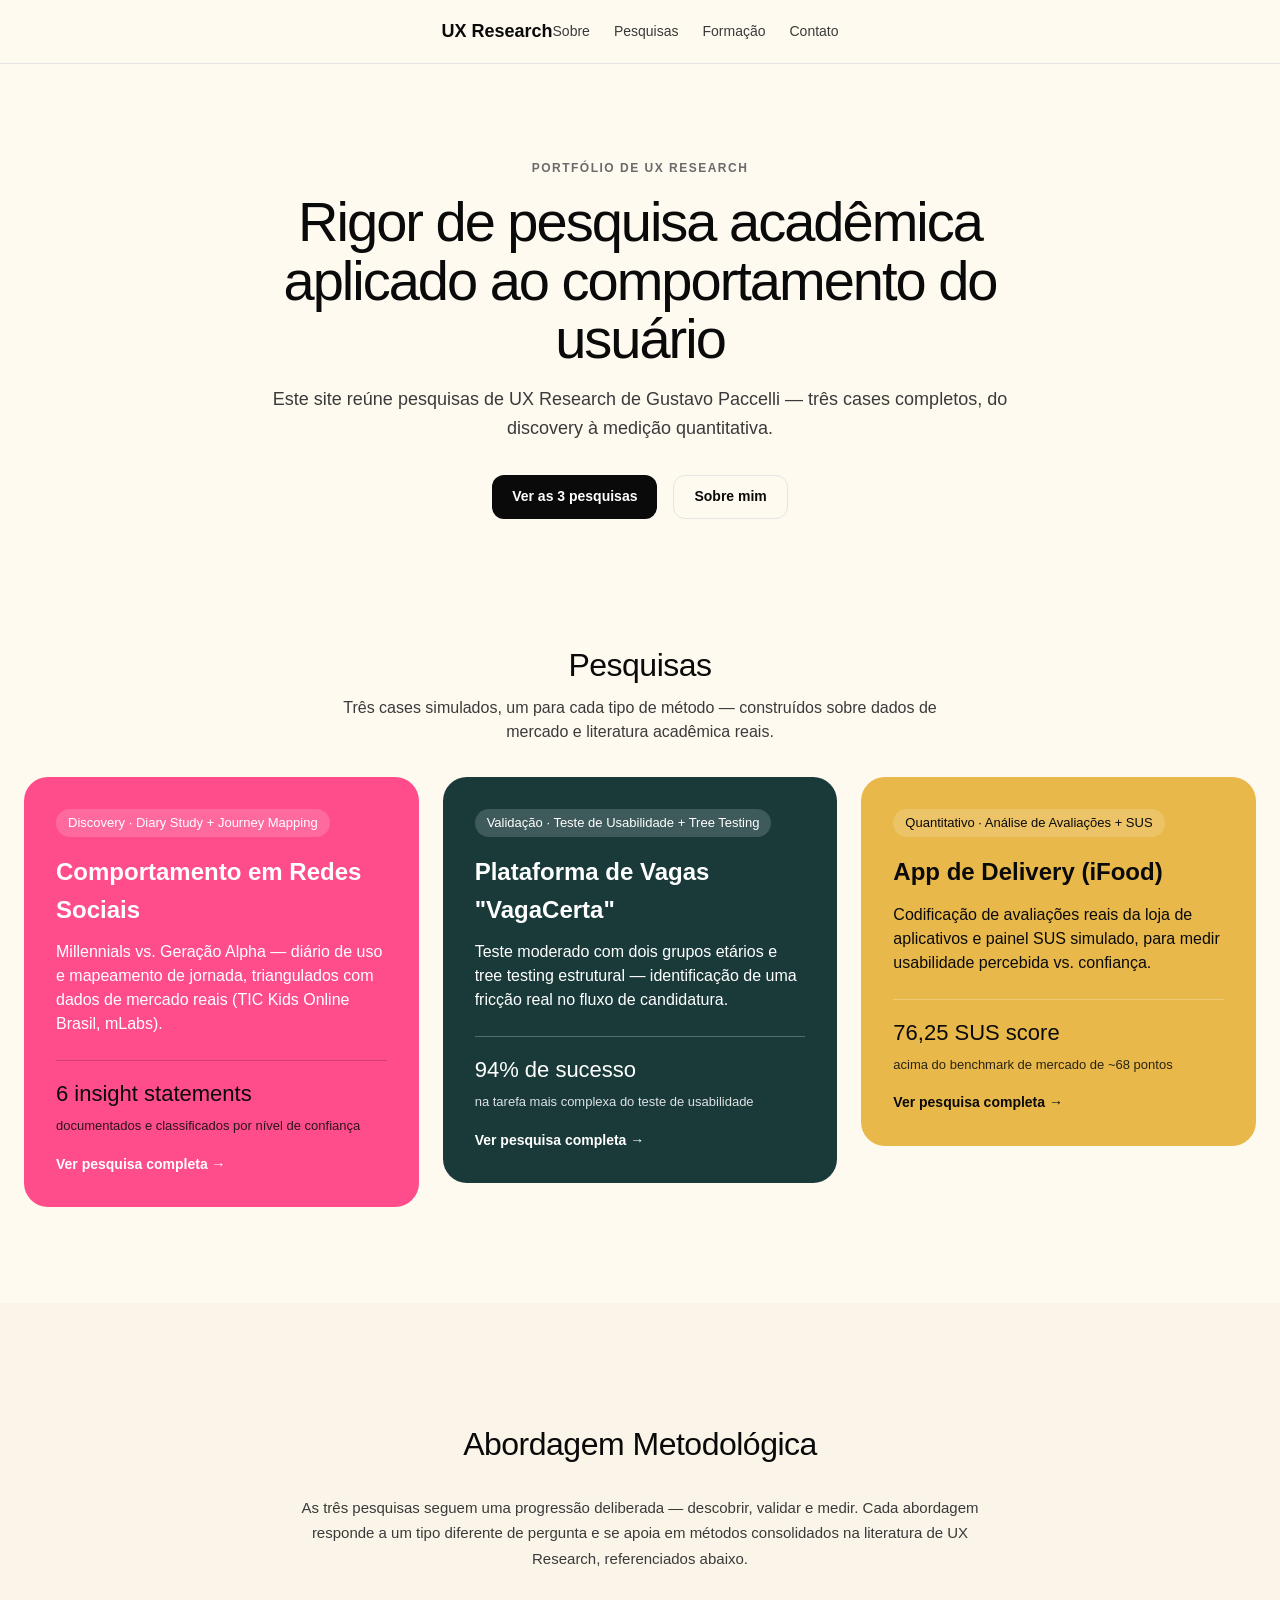
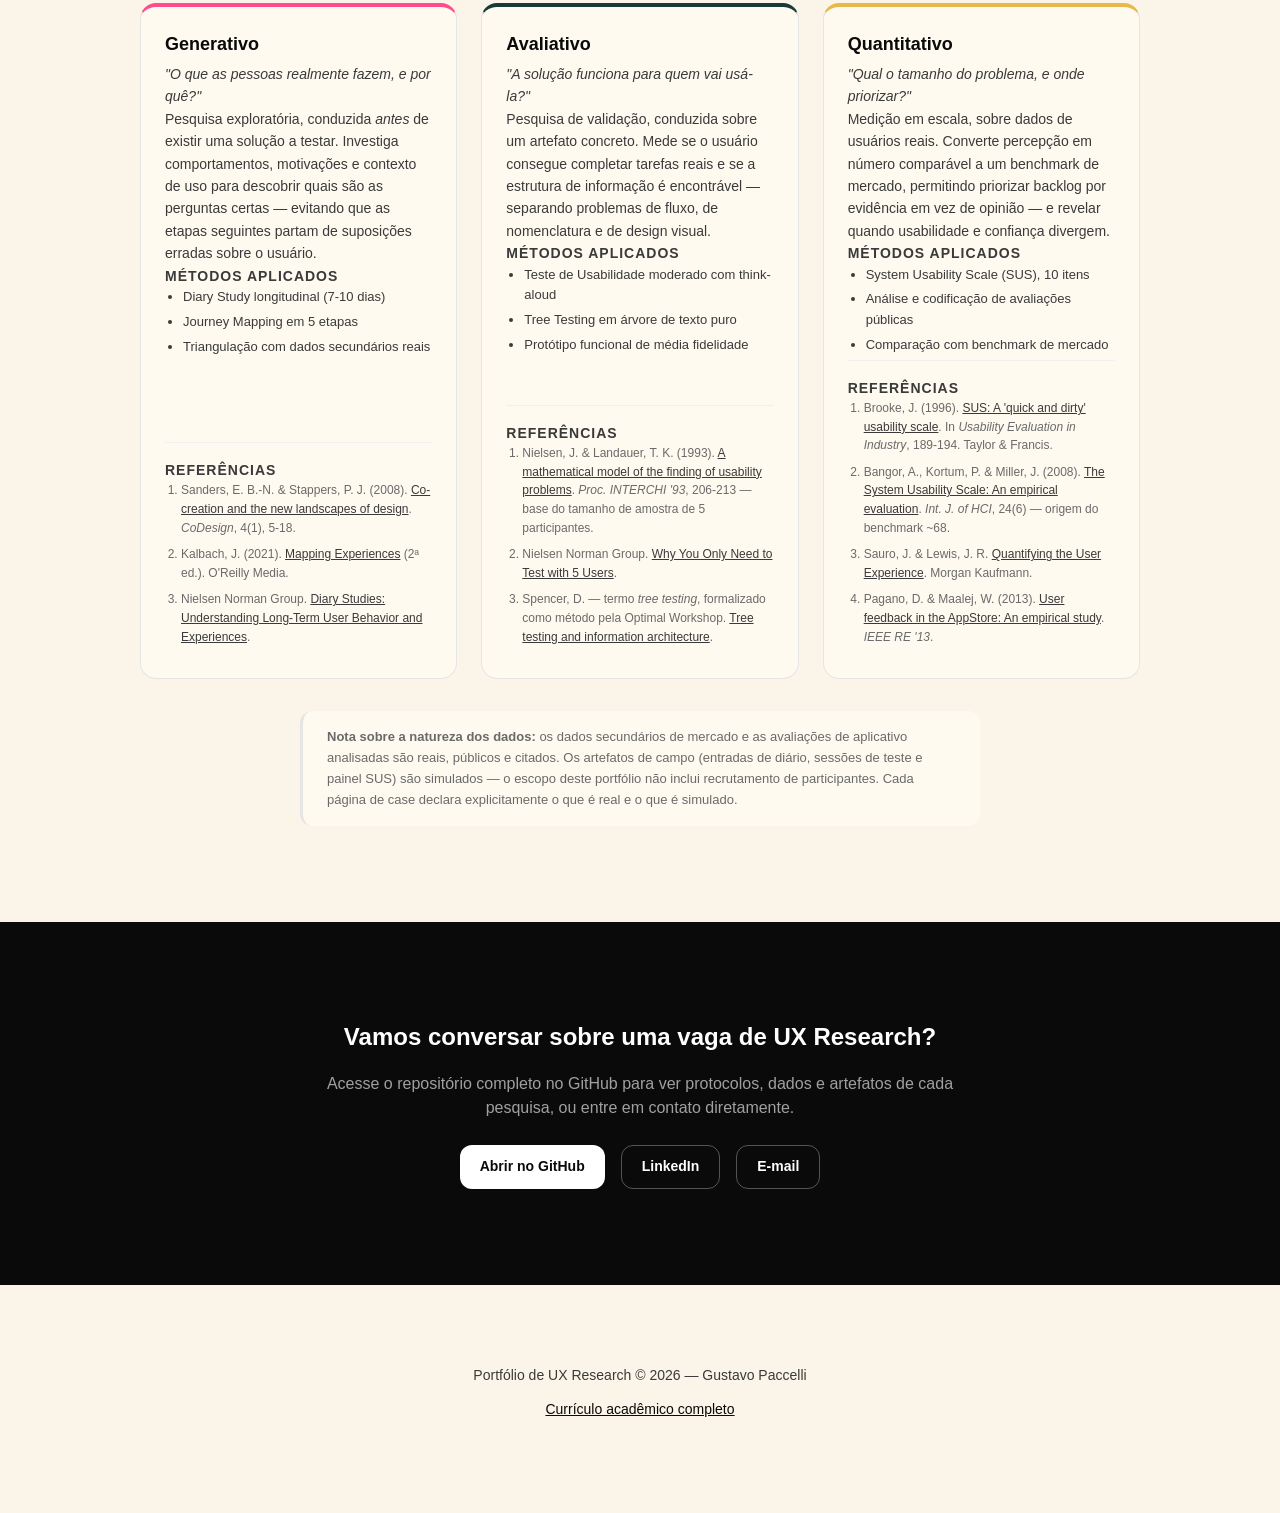
==== commit d923b9e2: "deploy: 416c4bf86e4b205569859adb79ddc383927263f1" ====
--- a/index.html
+++ b/index.html
@@ -61,75 +61,6 @@
       flex-wrap: wrap;
     }
 
-    /* Stats bar */
-    .stats-bar {
-      padding: var(--space-xl) var(--space-lg) var(--space-section);
-      background: var(--color-canvas);
-    }
-    .stats-bar .container {
-      max-width: 1000px;
-      margin: 0 auto;
-      display: grid;
-      grid-template-columns: repeat(3, 1fr);
-      gap: var(--space-lg);
-    }
-    .stat-item {
-      text-align: center;
-      padding: var(--space-lg) var(--space-md);
-      border-radius: var(--radius-lg);
-      background: var(--color-surface-soft);
-    }
-    .stat-item .stat-number {
-      font-family: var(--font-display);
-      font-size: 40px;
-      font-weight: 500;
-      letter-spacing: -1px;
-      color: var(--color-ink);
-      margin: 0 0 var(--space-xs) 0;
-    }
-    .stat-item .stat-label {
-      font-size: 14px;
-      color: var(--color-body);
-      line-height: 1.4;
-      margin: 0;
-    }
-
-    /* Sobre section */
-    .about-section {
-      padding: var(--space-section) var(--space-lg);
-      background: var(--color-surface-soft);
-    }
-    .about-section .container {
-      max-width: 1100px;
-      margin: 0 auto;
-    }
-    .about-grid {
-      display: grid;
-      grid-template-columns: 1.4fr 1fr;
-      gap: var(--space-xxl);
-      align-items: start;
-    }
-    .about-bio p {
-      color: var(--color-body);
-      font-size: 16px;
-      line-height: 1.7;
-      margin: 0 0 var(--space-md) 0;
-    }
-    .about-bio p:last-child { margin-bottom: 0; }
-    .about-bio strong { color: var(--color-ink); }
-    .about-skills h3 {
-      font-family: var(--font-body);
-      font-size: 14px;
-      font-weight: 600;
-      text-transform: uppercase;
-      letter-spacing: 1px;
-      color: var(--color-muted);
-      margin: 0 0 var(--space-md) 0;
-    }
-    .about-skills .badge-pill {
-      margin: 0 var(--space-xs) var(--space-xs) 0;
-    }
-
     /* Feature cards section */
     .feature-cards-section {
       padding: var(--space-section) var(--space-lg);
@@ -335,78 +266,6 @@
       line-height: 1.6;
     }
 
-    /* Formação section */
-    .formation-section {
-      padding: var(--space-section) var(--space-lg);
-      background: var(--color-canvas);
-    }
-    .formation-section .container {
-      max-width: 1000px;
-      margin: 0 auto;
-    }
-    .formation-header {
-      display: flex;
-      justify-content: space-between;
-      align-items: flex-end;
-      flex-wrap: wrap;
-      gap: var(--space-md);
-      margin-bottom: var(--space-xl);
-    }
-    .formation-header h2 { margin: 0; }
-    .formation-header p {
-      margin: var(--space-xs) 0 0 0;
-      color: var(--color-body);
-      font-size: 15px;
-    }
-    .formation-grid {
-      display: grid;
-      grid-template-columns: repeat(auto-fit, minmax(240px, 1fr));
-      gap: var(--space-lg);
-    }
-    .formation-group h3 {
-      font-size: 15px;
-      font-weight: 600;
-      color: var(--color-ink);
-      margin: 0 0 var(--space-sm) 0;
-    }
-    .formation-group ul {
-      margin: 0;
-      padding: 0;
-      list-style: none;
-    }
-    .formation-group li {
-      font-size: 14px;
-      color: var(--color-body);
-      line-height: 1.6;
-      padding-left: var(--space-md);
-      position: relative;
-    }
-    .formation-group li::before {
-      content: "";
-      position: absolute;
-      left: 0;
-      top: 10px;
-      width: 4px;
-      height: 4px;
-      border-radius: 50%;
-      background: var(--color-muted-soft);
-    }
-    .formation-footnote {
-      margin-top: var(--space-xl);
-      padding-top: var(--space-lg);
-      border-top: 1px solid var(--color-hairline);
-      display: flex;
-      justify-content: space-between;
-      align-items: center;
-      flex-wrap: wrap;
-      gap: var(--space-md);
-    }
-    .formation-footnote p {
-      margin: 0;
-      font-size: 14px;
-      color: var(--color-muted);
-    }
-
     /* CTA section */
     .cta-section {
       padding: var(--space-section) var(--space-lg);
@@ -454,13 +313,6 @@
       }
       .hero h1 {
         font-size: 32px;
-      }
-      .stats-bar .container {
-        grid-template-columns: 1fr;
-      }
-      .about-grid {
-        grid-template-columns: 1fr;
-        gap: var(--space-xl);
       }
       .feature-cards-grid {
         grid-template-columns: 1fr;
@@ -474,9 +326,9 @@
     <div class="container">
       <a href="index.html" class="logo">UX Research</a>
       <div class="nav-links">
-        <a href="#sobre">Sobre</a>
+        <a href="sobre.html">Sobre</a>
         <a href="#pesquisas">Pesquisas</a>
-        <a href="#formacao">Formação</a>
+        <a href="sobre.html#formacao">Formação</a>
         <a href="#contato">Contato</a>
       </div>
     </div>
@@ -487,69 +339,10 @@
     <div class="container">
       <span class="caption-uppercase">Portfólio de UX Research</span>
       <h1 class="display-lg">Rigor de pesquisa acadêmica aplicado ao comportamento do usuário</h1>
-      <p>Sou Gustavo Paccelli, doutor em Ciências Sociais pela UFJF em transição para UX Research. Depois de mais de dez anos entrevistando pessoas, analisando dados e investigando comportamento coletivo para a academia, apliquei o mesmo método a três pesquisas de UX completas — da pergunta de descoberta ao dado quantitativo.</p>
+      <p>Este site reúne pesquisas de UX Research de Gustavo Paccelli — três cases completos, do discovery à medição quantitativa.</p>
       <div class="actions">
         <a href="#pesquisas" class="btn btn-primary">Ver as 3 pesquisas</a>
-        <a href="#sobre" class="btn btn-secondary">Minha trajetória</a>
-      </div>
-    </div>
-  </section>
-
-  <!-- Stats bar -->
-  <section class="stats-bar">
-    <div class="container">
-      <div class="stat-item">
-        <p class="stat-number">3</p>
-        <p class="stat-label">métodos aplicados ponta a ponta — generativo, avaliativo e quantitativo</p>
-      </div>
-      <div class="stat-item">
-        <p class="stat-number">76,25</p>
-        <p class="stat-label">SUS score médio simulado, acima do benchmark de mercado (Bangor et al., ~68)</p>
-      </div>
-      <div class="stat-item">
-        <p class="stat-number">6</p>
-        <p class="stat-label">insight statements triangulados com dados secundários reais</p>
-      </div>
-    </div>
-  </section>
-
-  <!-- Sobre -->
-  <section class="about-section" id="sobre">
-    <div class="container">
-      <div class="about-grid">
-        <div class="about-bio reveal">
-          <h2 class="display-sm">Da pesquisa acadêmica para o UX Research</h2>
-          <p>
-            Sou <strong>doutor em Ciências Sociais pela Universidade Federal de Juiz de Fora (UFJF, 2024)</strong>,
-            com mais de uma década de pesquisa sobre comportamento coletivo, democracia e participação —
-            entrevistas em profundidade, análise qualitativa de dados, etnografia e análise de conteúdo,
-            além de análise de dados com R.
-          </p>
-          <p>
-            Nos últimos anos venho migrando esse repertório para UX Research: formação específica em
-            pesquisa de experiência do usuário (Alura, EBAC, Google, Awari) e três pesquisas de portfólio
-            construídas ponta a ponta — da pesquisa generativa ao teste quantitativo — para demonstrar,
-            com artefatos reais, como aplico esse método a produtos digitais.
-          </p>
-          <p>
-            Este portfólio existe para isso: protocolos, personas, journey maps e resultados de teste
-            abertos para consulta — não apenas a afirmação de que sei fazer pesquisa, mas o processo
-            completo, documentado.
-          </p>
-        </div>
-        <div class="about-skills reveal">
-          <h3>Habilidades transferíveis</h3>
-          <div>
-            <span class="badge-pill">Entrevista em profundidade</span>
-            <span class="badge-pill">Análise qualitativa</span>
-            <span class="badge-pill">Etnografia</span>
-            <span class="badge-pill">Análise de conteúdo</span>
-            <span class="badge-pill">Triangulação de dados</span>
-            <span class="badge-pill">Análise de redes sociais</span>
-            <span class="badge-pill">Programação em R</span>
-            <span class="badge-pill">Síntese para não especialistas</span>
-          </div>
-        </div>
+        <a href="sobre.html" class="btn btn-secondary">Sobre mim</a>
       </div>
     </div>
   </section>
@@ -686,61 +479,6 @@
     </div>
   </section>
 
-  <!-- Formação em UX Research -->
-  <section class="formation-section" id="formacao">
-    <div class="container">
-      <div class="formation-header">
-        <div>
-          <h2 class="display-sm">Formação em UX Research</h2>
-          <p>17 cursos · 120h+ de formação específica, além do doutorado em métodos de pesquisa</p>
-        </div>
-      </div>
-      <div class="formation-grid">
-        <div class="formation-group">
-          <h3>Pesquisa &amp; Métodos</h3>
-          <ul>
-            <li>UX Research: Entrevistas com Usuários</li>
-            <li>UX Research: Entrevistas com Equipes Internas</li>
-            <li>UX Research: Pesquisa Etnográfica</li>
-            <li>UX Research: Avaliação Heurística</li>
-            <li>UX Research: Análise de Concorrentes</li>
-            <li>UX Research: Mapeando a Jornada do Usuário</li>
-            <li>Prática de Pesquisa da Experiência do Usuário (EBAC)</li>
-          </ul>
-        </div>
-        <div class="formation-group">
-          <h3>Testes &amp; Validação</h3>
-          <ul>
-            <li>Teste de Usabilidade — Parte 1: seu produto é fácil de usar</li>
-            <li>Teste de Usabilidade — Parte 2: mensurando e entregando resultados</li>
-            <li>UX Produto: Monitore, Mensure e Teste seu Projeto</li>
-          </ul>
-        </div>
-        <div class="formation-group">
-          <h3>Dados &amp; Otimização</h3>
-          <ul>
-            <li>UX Research: Análise de Sites com Google Analytics (Google)</li>
-            <li>UX Research: Otimização de Sites</li>
-            <li>UX Design: Dashboards com Data Studio</li>
-          </ul>
-        </div>
-        <div class="formation-group">
-          <h3>Conteúdo &amp; Acessibilidade</h3>
-          <ul>
-            <li>UX Writing</li>
-            <li>UX Writing: Escrevendo Textos para Usuários</li>
-            <li>UX Acessível: Projetando Interfaces Inclusivas</li>
-            <li>UX: Entenda a Experiência de Usuário</li>
-          </ul>
-        </div>
-      </div>
-      <div class="formation-footnote">
-        <p>Cursos por Alura, EBAC, Google e Awari, entre 2022 e 2024.</p>
-        <a href="https://gustavopaccelli.github.io/gustavopaccelli/certificates.html" class="text-link" target="_blank" rel="noopener">Ver todos os certificados (60+) →</a>
-      </div>
-    </div>
-  </section>
-
   <!-- CTA Section -->
   <section class="cta-section" id="contato">
     <div class="container">
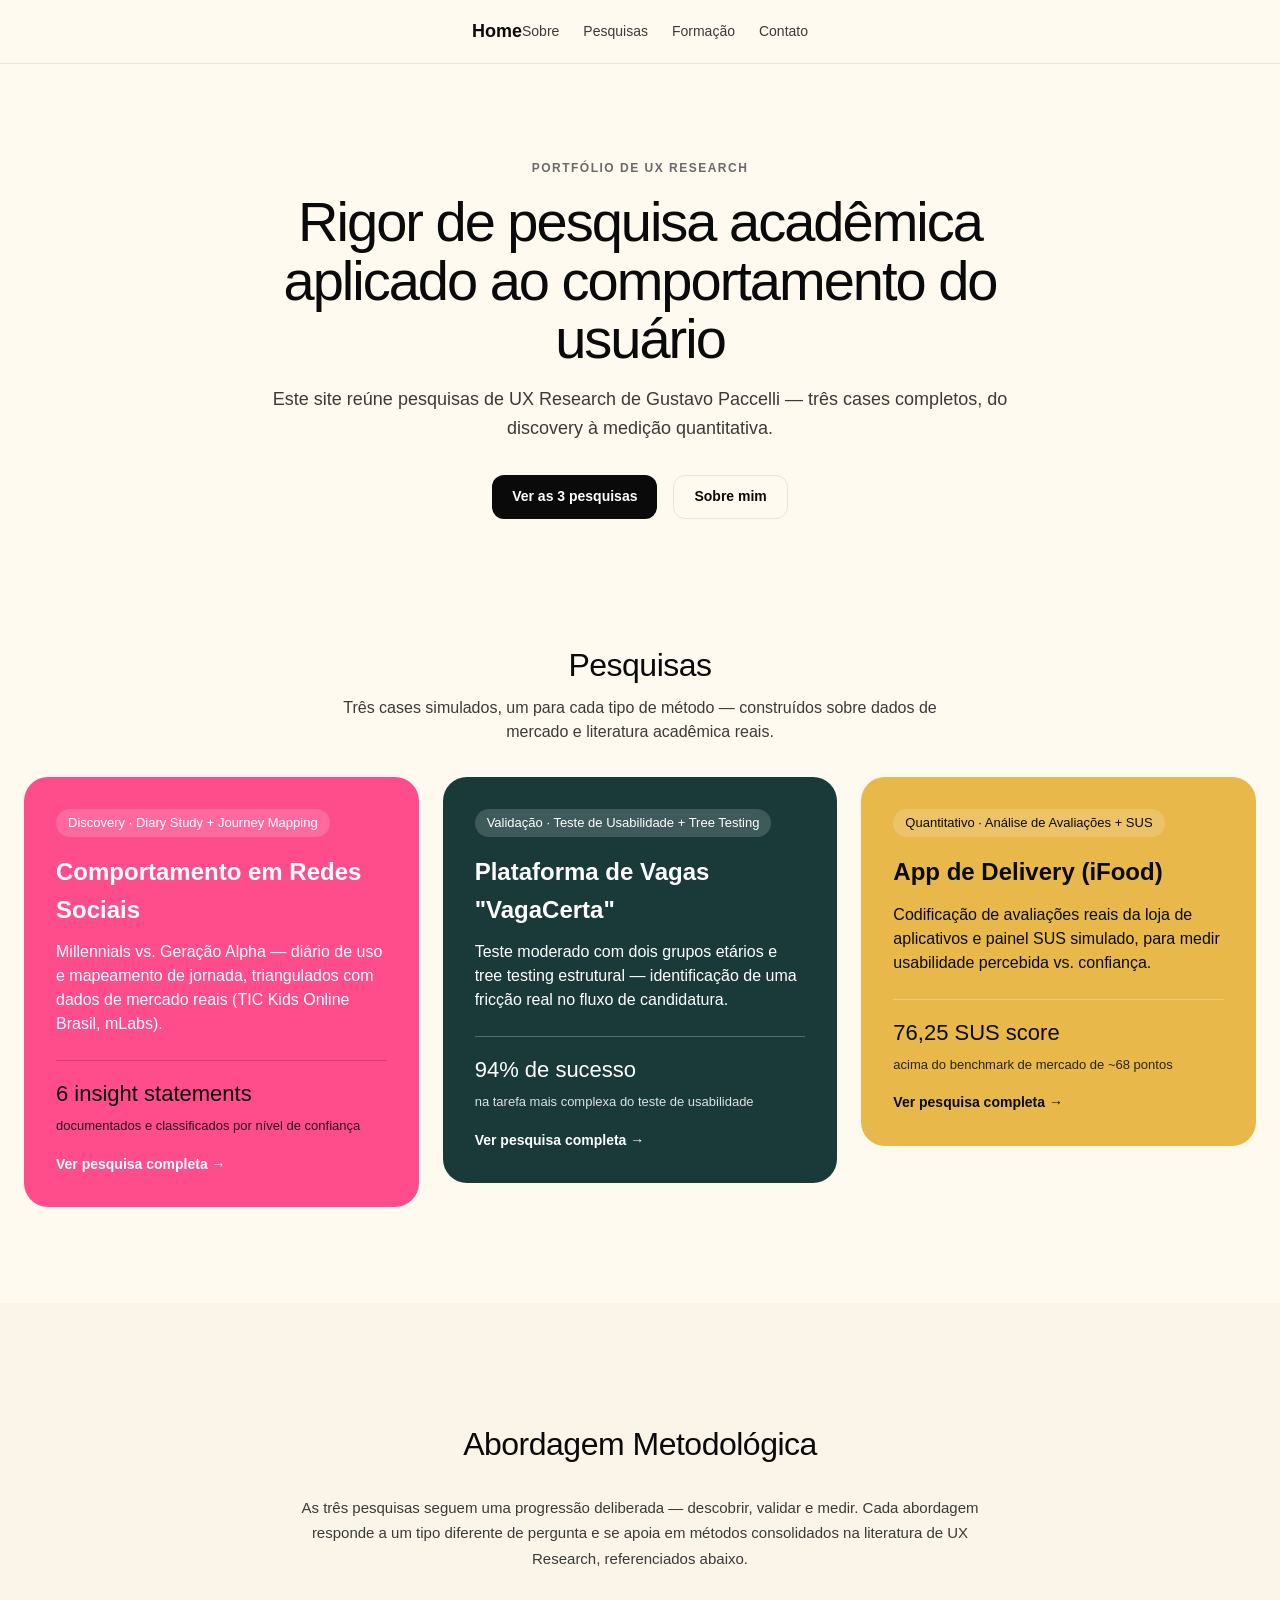
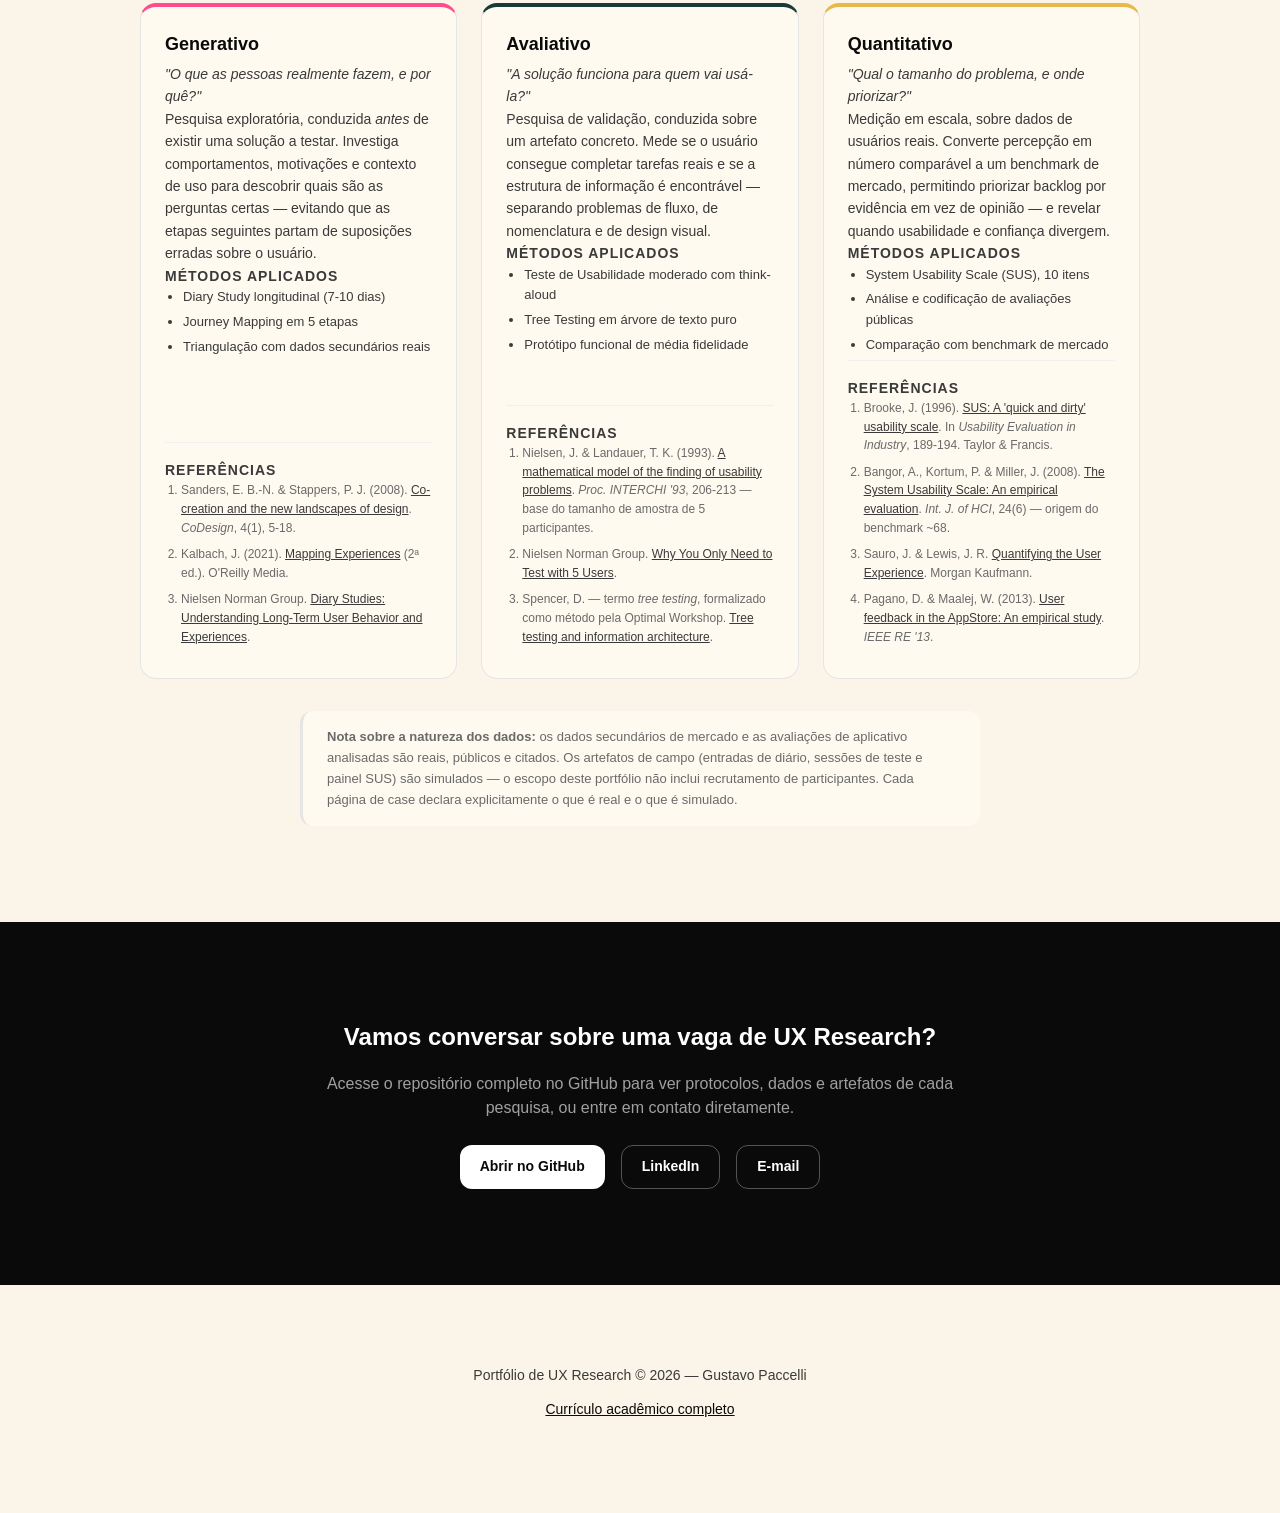
==== commit cd10f655: "deploy: 92a0b006da1bcc5bd1e65fa830ea425466010ea3" ====
--- a/index.html
+++ b/index.html
@@ -324,7 +324,7 @@
   <!-- Navigation -->
   <nav class="top-nav">
     <div class="container">
-      <a href="index.html" class="logo">UX Research</a>
+      <a href="index.html" class="logo">Home</a>
       <div class="nav-links">
         <a href="sobre.html">Sobre</a>
         <a href="#pesquisas">Pesquisas</a>
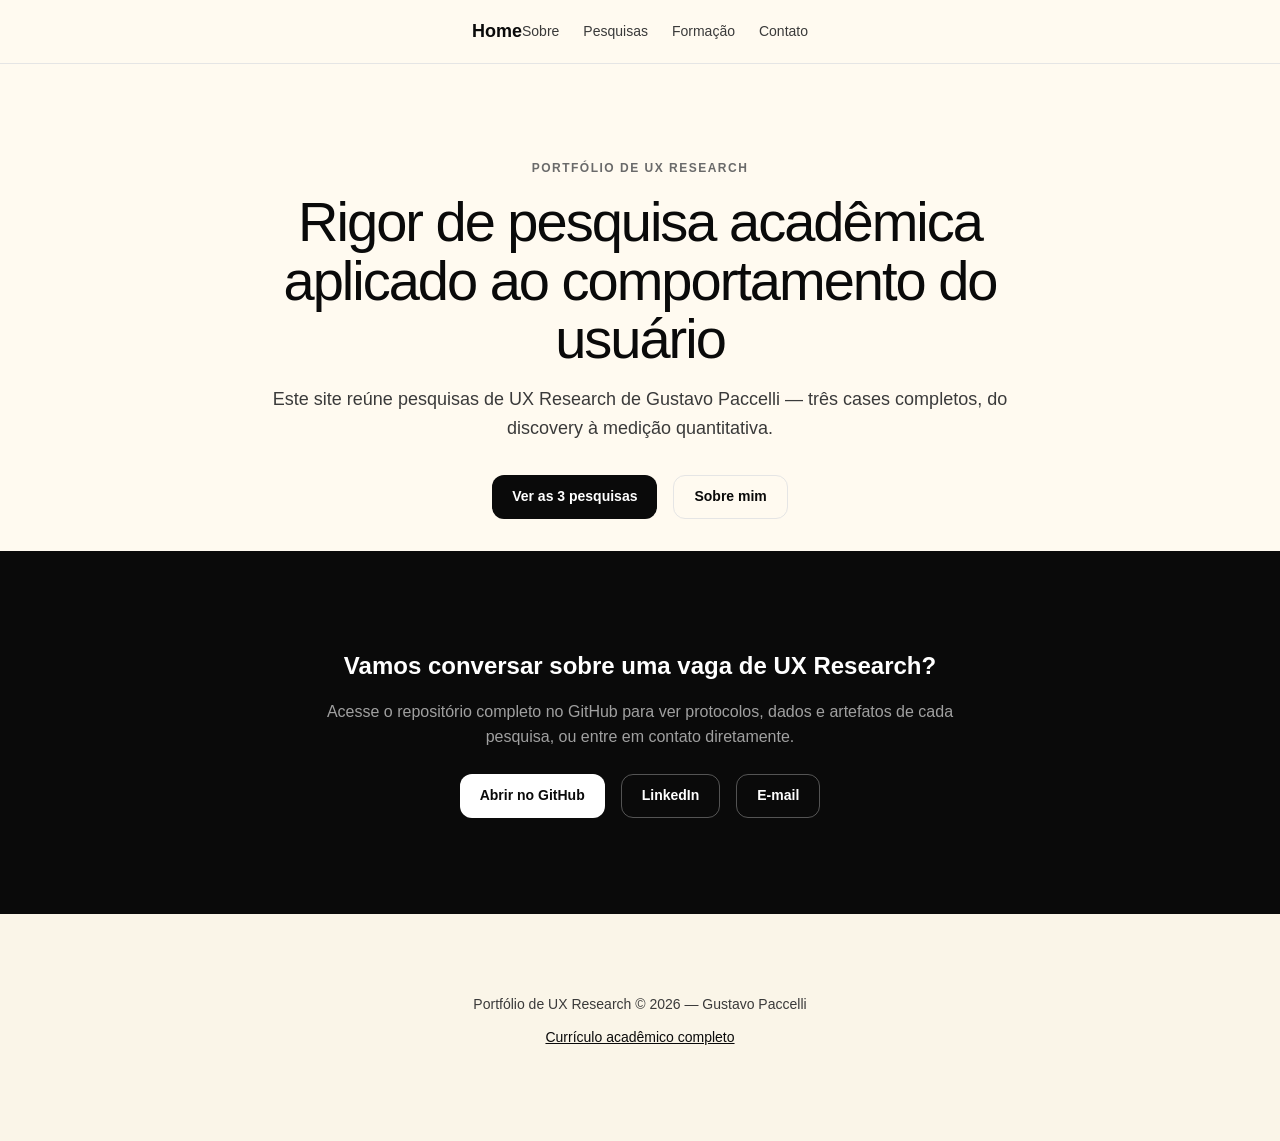
==== commit 2cceb893: "deploy: 4dd16ef92e456ed31fd879cbbcc091f0cf534795" ====
--- a/index.html
+++ b/index.html
@@ -61,211 +61,6 @@
       flex-wrap: wrap;
     }
 
-    /* Feature cards section */
-    .feature-cards-section {
-      padding: var(--space-section) var(--space-lg);
-      background: var(--color-canvas);
-    }
-    .feature-cards-section .container {
-      max-width: 1280px;
-      margin: 0 auto;
-    }
-    .feature-cards-section .section-intro {
-      max-width: 640px;
-      margin: 0 auto;
-      text-align: center;
-    }
-    .feature-cards-section .section-intro p {
-      color: var(--color-body);
-      font-size: 16px;
-      margin: var(--space-sm) 0 0 0;
-    }
-    .feature-cards-grid {
-      display: grid;
-      grid-template-columns: repeat(auto-fit, minmax(320px, 1fr));
-      gap: var(--space-lg);
-      margin-top: var(--space-xl);
-    }
-    /* Wrapper <a>: só comportamento de link/hover, sem cor — evita colidir
-       em especificidade com as variantes de cor abaixo, que ficam isoladas
-       no elemento .feature-card. */
-    .feature-card-link {
-      display: block;
-      text-decoration: none;
-      transition: transform 0.2s ease, box-shadow 0.2s ease;
-      cursor: pointer;
-      border-radius: var(--radius-xl);
-    }
-    .feature-card-link:hover {
-      transform: translateY(-4px);
-    }
-    .feature-card {
-      display: flex;
-      flex-direction: column;
-      justify-content: space-between;
-      min-height: 280px;
-    }
-    .feature-card-content .badge-pill {
-      background: rgba(255, 255, 255, 0.16);
-      color: inherit;
-      margin: 0 0 var(--space-md) 0;
-    }
-    .feature-card-content h2 {
-      margin: 0 0 var(--space-sm) 0;
-      font-size: 24px;
-      font-weight: 600;
-    }
-    .feature-card-content p {
-      margin: 0;
-      font-size: 16px;
-      line-height: 1.5;
-    }
-    .feature-card-stat {
-      margin-top: var(--space-lg);
-      padding-top: var(--space-md);
-      border-top: 1px solid rgba(255, 255, 255, 0.25);
-    }
-    .feature-card-stat strong {
-      display: block;
-      font-family: var(--font-display);
-      font-size: 22px;
-      font-weight: 500;
-      margin-bottom: 2px;
-    }
-    .feature-card-stat span {
-      font-size: 13px;
-      opacity: 0.85;
-    }
-    .feature-card-cta {
-      display: block;
-      margin-top: var(--space-md);
-      font-size: 14px;
-      font-weight: 600;
-    }
-    /* Correção de contraste: o par marca "pink + branco" fica abaixo de 4.5:1
-       para texto de corpo (~3.1:1) — texto de tinta escura sobre o rosa
-       mantém > 6:1 e preserva o mesmo token de fundo usado nas outras páginas. */
-    .feature-card-pink .feature-card-content,
-    .feature-card-pink .feature-card-stat {
-      color: var(--color-ink);
-    }
-    .feature-card-pink .feature-card-content .badge-pill {
-      background: rgba(10, 10, 10, 0.08);
-    }
-    .feature-card-pink .feature-card-stat {
-      border-top-color: rgba(10, 10, 10, 0.18);
-    }
-
-    /* About methodology section */
-    .methodology-section {
-      padding: var(--space-section) var(--space-lg);
-      background: var(--color-surface-soft);
-    }
-    .methodology-section .container {
-      max-width: 1000px;
-      margin: 0 auto;
-    }
-    .methodology-section h2 {
-      text-align: center;
-      margin-bottom: var(--space-xl);
-    }
-    .methodology-intro {
-      text-align: center;
-      max-width: 680px;
-      margin: 0 auto var(--space-xl) auto;
-      font-size: 15px;
-      color: var(--color-body);
-      line-height: 1.7;
-    }
-    .methodology-grid {
-      display: grid;
-      grid-template-columns: repeat(auto-fit, minmax(280px, 1fr));
-      gap: var(--space-lg);
-      align-items: stretch;
-    }
-    .methodology-card {
-      background: var(--color-canvas);
-      border-radius: var(--radius-lg);
-      padding: var(--space-lg);
-      border: 1px solid var(--color-hairline);
-      border-top: 4px solid var(--color-hairline);
-      display: flex;
-      flex-direction: column;
-    }
-    .methodology-card.accent-pink { border-top-color: var(--color-brand-pink); }
-    .methodology-card.accent-teal { border-top-color: var(--color-brand-teal); }
-    .methodology-card.accent-ochre { border-top-color: var(--color-brand-ochre); }
-    .methodology-card h3 {
-      margin: 0 0 var(--space-xxs) 0;
-      font-size: 18px;
-      font-weight: 600;
-      color: var(--color-ink);
-    }
-    .methodology-question {
-      margin: 0 0 var(--space-sm) 0;
-      font-size: 13px;
-      font-style: italic;
-      color: var(--color-muted);
-      line-height: 1.5;
-    }
-    .methodology-card p {
-      margin: 0;
-      color: var(--color-body);
-      font-size: 14px;
-      line-height: 1.6;
-    }
-    .methodology-label {
-      margin: var(--space-md) 0 var(--space-xs) 0;
-      font-size: 11px;
-      font-weight: 600;
-      text-transform: uppercase;
-      letter-spacing: 1px;
-      color: var(--color-muted);
-    }
-    .methodology-card ul {
-      margin: 0;
-      padding-left: 18px;
-      font-size: 13px;
-      color: var(--color-body);
-      line-height: 1.6;
-    }
-    .methodology-card ul li {
-      margin-bottom: var(--space-xxs);
-    }
-    .methodology-refs {
-      margin-top: auto;
-      padding-top: var(--space-md);
-      border-top: 1px solid var(--color-hairline-soft);
-    }
-    .methodology-refs ol {
-      margin: 0;
-      padding-left: 16px;
-      font-size: 12px;
-      color: var(--color-muted);
-      line-height: 1.55;
-    }
-    .methodology-refs li {
-      margin-bottom: var(--space-xs);
-    }
-    .methodology-refs a {
-      color: var(--color-body);
-      text-decoration: underline;
-    }
-    .methodology-refs a:hover {
-      color: var(--color-ink);
-    }
-    .methodology-note {
-      max-width: 680px;
-      margin: var(--space-xl) auto 0 auto;
-      padding: var(--space-md) var(--space-lg);
-      background: var(--color-canvas);
-      border-left: 3px solid var(--color-hairline);
-      border-radius: var(--radius-md);
-      font-size: 13px;
-      color: var(--color-muted);
-      line-height: 1.6;
-    }
-
     /* CTA section */
     .cta-section {
       padding: var(--space-section) var(--space-lg);
@@ -314,9 +109,6 @@
       .hero h1 {
         font-size: 32px;
       }
-      .feature-cards-grid {
-        grid-template-columns: 1fr;
-      }
     }
   </style>
 </head>
@@ -327,7 +119,7 @@
       <a href="index.html" class="logo">Home</a>
       <div class="nav-links">
         <a href="sobre.html">Sobre</a>
-        <a href="#pesquisas">Pesquisas</a>
+        <a href="pesquisas.html">Pesquisas</a>
         <a href="sobre.html#formacao">Formação</a>
         <a href="#contato">Contato</a>
       </div>
@@ -341,141 +133,9 @@
       <h1 class="display-lg">Rigor de pesquisa acadêmica aplicado ao comportamento do usuário</h1>
       <p>Este site reúne pesquisas de UX Research de Gustavo Paccelli — três cases completos, do discovery à medição quantitativa.</p>
       <div class="actions">
-        <a href="#pesquisas" class="btn btn-primary">Ver as 3 pesquisas</a>
+        <a href="pesquisas.html" class="btn btn-primary">Ver as 3 pesquisas</a>
         <a href="sobre.html" class="btn btn-secondary">Sobre mim</a>
       </div>
-    </div>
-  </section>
-
-  <!-- Feature Cards -->
-  <section class="feature-cards-section" id="pesquisas">
-    <div class="container">
-      <div class="section-intro">
-        <h2 class="display-sm" style="margin: 0;">Pesquisas</h2>
-        <p>Três cases simulados, um para cada tipo de método — construídos sobre dados de mercado e literatura acadêmica reais.</p>
-      </div>
-      <div class="feature-cards-grid">
-        <!-- Pesquisa 1 -->
-        <a href="case-01-generativa.html" class="feature-card-link">
-          <div class="feature-card feature-card-pink feature-card-content">
-            <div>
-              <span class="badge-pill">Discovery · Diary Study + Journey Mapping</span>
-              <h2>Comportamento em Redes Sociais</h2>
-              <p>Millennials vs. Geração Alpha — diário de uso e mapeamento de jornada, triangulados com dados de mercado reais (TIC Kids Online Brasil, mLabs).</p>
-            </div>
-            <div class="feature-card-stat">
-              <strong>6 insight statements</strong>
-              <span>documentados e classificados por nível de confiança</span>
-            </div>
-            <span class="feature-card-cta">Ver pesquisa completa →</span>
-          </div>
-        </a>
-
-        <!-- Pesquisa 2 -->
-        <a href="case-02-avaliativa.html" class="feature-card-link">
-          <div class="feature-card feature-card-teal feature-card-content">
-            <div>
-              <span class="badge-pill">Validação · Teste de Usabilidade + Tree Testing</span>
-              <h2>Plataforma de Vagas "VagaCerta"</h2>
-              <p>Teste moderado com dois grupos etários e tree testing estrutural — identificação de uma fricção real no fluxo de candidatura.</p>
-            </div>
-            <div class="feature-card-stat">
-              <strong>94% de sucesso</strong>
-              <span>na tarefa mais complexa do teste de usabilidade</span>
-            </div>
-            <span class="feature-card-cta">Ver pesquisa completa →</span>
-          </div>
-        </a>
-
-        <!-- Pesquisa 3 -->
-        <a href="case-03-quantitativa.html" class="feature-card-link">
-          <div class="feature-card feature-card-ochre feature-card-content">
-            <div>
-              <span class="badge-pill">Quantitativo · Análise de Avaliações + SUS</span>
-              <h2>App de Delivery (iFood)</h2>
-              <p>Codificação de avaliações reais da loja de aplicativos e painel SUS simulado, para medir usabilidade percebida vs. confiança.</p>
-            </div>
-            <div class="feature-card-stat">
-              <strong>76,25 SUS score</strong>
-              <span>acima do benchmark de mercado de ~68 pontos</span>
-            </div>
-            <span class="feature-card-cta">Ver pesquisa completa →</span>
-          </div>
-        </a>
-      </div>
-    </div>
-  </section>
-
-  <!-- Methodology Section -->
-  <section class="methodology-section" id="metodologia">
-    <div class="container">
-      <h2 class="display-sm">Abordagem Metodológica</h2>
-      <p class="methodology-intro">As três pesquisas seguem uma progressão deliberada — descobrir, validar e medir. Cada abordagem responde a um tipo diferente de pergunta e se apoia em métodos consolidados na literatura de UX Research, referenciados abaixo.</p>
-      <div class="methodology-grid">
-
-        <div class="methodology-card accent-pink">
-          <h3>Generativo</h3>
-          <p class="methodology-question">"O que as pessoas realmente fazem, e por quê?"</p>
-          <p>Pesquisa exploratória, conduzida <em>antes</em> de existir uma solução a testar. Investiga comportamentos, motivações e contexto de uso para descobrir quais são as perguntas certas — evitando que as etapas seguintes partam de suposições erradas sobre o usuário.</p>
-          <p class="methodology-label">Métodos aplicados</p>
-          <ul>
-            <li>Diary Study longitudinal (7-10 dias)</li>
-            <li>Journey Mapping em 5 etapas</li>
-            <li>Triangulação com dados secundários reais</li>
-          </ul>
-          <div class="methodology-refs">
-            <p class="methodology-label">Referências</p>
-            <ol>
-              <li>Sanders, E. B.-N. &amp; Stappers, P. J. (2008). <a href="https://www.tandfonline.com/doi/abs/10.1080/15710880701875068" target="_blank" rel="noopener">Co-creation and the new landscapes of design</a>. <em>CoDesign</em>, 4(1), 5-18.</li>
-              <li>Kalbach, J. (2021). <a href="https://experiencinginformation.com/mapping-experiences/" target="_blank" rel="noopener">Mapping Experiences</a> (2ª ed.). O'Reilly Media.</li>
-              <li>Nielsen Norman Group. <a href="https://www.nngroup.com/articles/diary-studies/" target="_blank" rel="noopener">Diary Studies: Understanding Long-Term User Behavior and Experiences</a>.</li>
-            </ol>
-          </div>
-        </div>
-
-        <div class="methodology-card accent-teal">
-          <h3>Avaliativo</h3>
-          <p class="methodology-question">"A solução funciona para quem vai usá-la?"</p>
-          <p>Pesquisa de validação, conduzida sobre um artefato concreto. Mede se o usuário consegue completar tarefas reais e se a estrutura de informação é encontrável — separando problemas de fluxo, de nomenclatura e de design visual.</p>
-          <p class="methodology-label">Métodos aplicados</p>
-          <ul>
-            <li>Teste de Usabilidade moderado com think-aloud</li>
-            <li>Tree Testing em árvore de texto puro</li>
-            <li>Protótipo funcional de média fidelidade</li>
-          </ul>
-          <div class="methodology-refs">
-            <p class="methodology-label">Referências</p>
-            <ol>
-              <li>Nielsen, J. &amp; Landauer, T. K. (1993). <a href="https://dl.acm.org/doi/10.1145/169059.169166" target="_blank" rel="noopener">A mathematical model of the finding of usability problems</a>. <em>Proc. INTERCHI '93</em>, 206-213 — base do tamanho de amostra de 5 participantes.</li>
-              <li>Nielsen Norman Group. <a href="https://www.nngroup.com/articles/why-you-only-need-to-test-with-5-users/" target="_blank" rel="noopener">Why You Only Need to Test with 5 Users</a>.</li>
-              <li>Spencer, D. — termo <em>tree testing</em>, formalizado como método pela Optimal Workshop. <a href="https://www.optimalworkshop.com/101-guides/information-architecture-101/tree-testing-and-information-architecture" target="_blank" rel="noopener">Tree testing and information architecture</a>.</li>
-            </ol>
-          </div>
-        </div>
-
-        <div class="methodology-card accent-ochre">
-          <h3>Quantitativo</h3>
-          <p class="methodology-question">"Qual o tamanho do problema, e onde priorizar?"</p>
-          <p>Medição em escala, sobre dados de usuários reais. Converte percepção em número comparável a um benchmark de mercado, permitindo priorizar backlog por evidência em vez de opinião — e revelar quando usabilidade e confiança divergem.</p>
-          <p class="methodology-label">Métodos aplicados</p>
-          <ul>
-            <li>System Usability Scale (SUS), 10 itens</li>
-            <li>Análise e codificação de avaliações públicas</li>
-            <li>Comparação com benchmark de mercado</li>
-          </ul>
-          <div class="methodology-refs">
-            <p class="methodology-label">Referências</p>
-            <ol>
-              <li>Brooke, J. (1996). <a href="https://www.researchgate.net/publication/319394819_SUS_--_a_quick_and_dirty_usability_scale" target="_blank" rel="noopener">SUS: A 'quick and dirty' usability scale</a>. In <em>Usability Evaluation in Industry</em>, 189-194. Taylor &amp; Francis.</li>
-              <li>Bangor, A., Kortum, P. &amp; Miller, J. (2008). <a href="https://www.researchgate.net/publication/200553206_The_System_Usability_Scale_SUS_an_Empirical_evaluation" target="_blank" rel="noopener">The System Usability Scale: An empirical evaluation</a>. <em>Int. J. of HCI</em>, 24(6) — origem do benchmark ~68.</li>
-              <li>Sauro, J. &amp; Lewis, J. R. <a href="https://measuringu.com/book/quantifying-the-user-experience-practical-statistics-for-user-research/" target="_blank" rel="noopener">Quantifying the User Experience</a>. Morgan Kaufmann.</li>
-              <li>Pagano, D. &amp; Maalej, W. (2013). <a href="https://www.researchgate.net/publication/260156697_User_Feedback_in_the_AppStore_An_Empirical_Study" target="_blank" rel="noopener">User feedback in the AppStore: An empirical study</a>. <em>IEEE RE '13</em>.</li>
-            </ol>
-          </div>
-        </div>
-
-      </div>
-      <p class="methodology-note"><strong>Nota sobre a natureza dos dados:</strong> os dados secundários de mercado e as avaliações de aplicativo analisadas são reais, públicos e citados. Os artefatos de campo (entradas de diário, sessões de teste e painel SUS) são simulados — o escopo deste portfólio não inclui recrutamento de participantes. Cada página de case declara explicitamente o que é real e o que é simulado.</p>
     </div>
   </section>
 
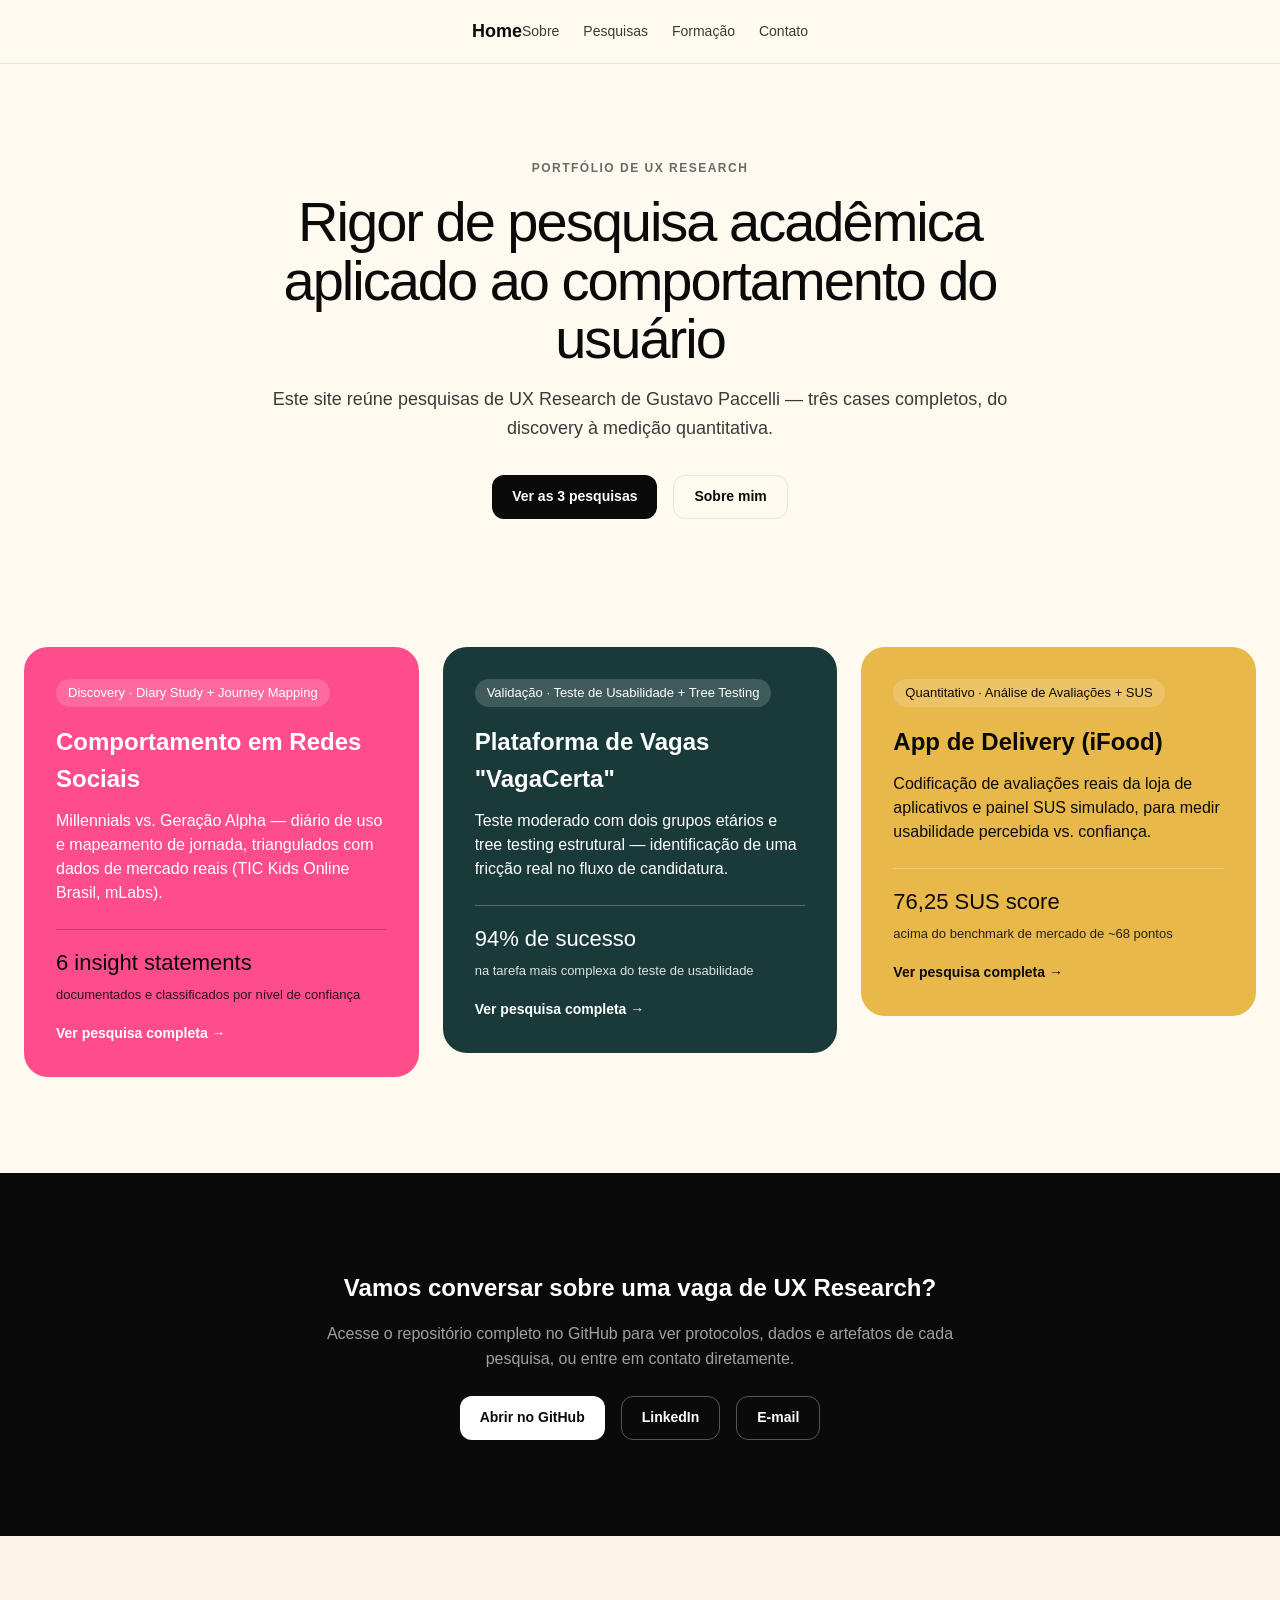
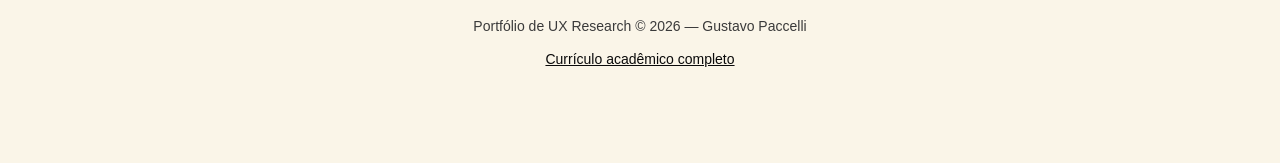
==== commit f4ca8af9: "deploy: 1162e7a867fa13d836ca22002af1e69c819bca22" ====
--- a/index.html
+++ b/index.html
@@ -61,6 +61,90 @@
       flex-wrap: wrap;
     }
 
+    /* Feature cards section */
+    .feature-cards-section {
+      padding: var(--space-section) var(--space-lg);
+      background: var(--color-canvas);
+    }
+    .feature-cards-section .container {
+      max-width: 1280px;
+      margin: 0 auto;
+    }
+    .feature-cards-grid {
+      display: grid;
+      grid-template-columns: repeat(auto-fit, minmax(320px, 1fr));
+      gap: var(--space-lg);
+    }
+    /* Wrapper <a>: só comportamento de link/hover, sem cor — evita colidir
+       em especificidade com as variantes de cor abaixo, que ficam isoladas
+       no elemento .feature-card. */
+    .feature-card-link {
+      display: block;
+      text-decoration: none;
+      transition: transform 0.2s ease, box-shadow 0.2s ease;
+      cursor: pointer;
+      border-radius: var(--radius-xl);
+    }
+    .feature-card-link:hover {
+      transform: translateY(-4px);
+    }
+    .feature-card {
+      display: flex;
+      flex-direction: column;
+      justify-content: space-between;
+      min-height: 280px;
+    }
+    .feature-card-content .badge-pill {
+      background: rgba(255, 255, 255, 0.16);
+      color: inherit;
+      margin: 0 0 var(--space-md) 0;
+    }
+    .feature-card-content h2 {
+      margin: 0 0 var(--space-sm) 0;
+      font-size: 24px;
+      font-weight: 600;
+    }
+    .feature-card-content p {
+      margin: 0;
+      font-size: 16px;
+      line-height: 1.5;
+    }
+    .feature-card-stat {
+      margin-top: var(--space-lg);
+      padding-top: var(--space-md);
+      border-top: 1px solid rgba(255, 255, 255, 0.25);
+    }
+    .feature-card-stat strong {
+      display: block;
+      font-family: var(--font-display);
+      font-size: 22px;
+      font-weight: 500;
+      margin-bottom: 2px;
+    }
+    .feature-card-stat span {
+      font-size: 13px;
+      opacity: 0.85;
+    }
+    .feature-card-cta {
+      display: block;
+      margin-top: var(--space-md);
+      font-size: 14px;
+      font-weight: 600;
+    }
+    /* Correção de contraste: o par marca "pink + branco" fica abaixo de 4.5:1
+       para texto de corpo (~3.1:1) — texto de tinta escura sobre o rosa
+       mantém > 6:1 e preserva o mesmo token de fundo usado nas outras páginas. */
+    .feature-card-pink .feature-card-content,
+    .feature-card-pink .feature-card-stat {
+      color: var(--color-ink);
+    }
+    .feature-card-pink .feature-card-content .badge-pill {
+      background: rgba(10, 10, 10, 0.08);
+    }
+    .feature-card-pink .feature-card-stat {
+      border-top-color: rgba(10, 10, 10, 0.18);
+    }
+
     /* CTA section */
     .cta-section {
       padding: var(--space-section) var(--space-lg);
@@ -109,6 +193,9 @@
       .hero h1 {
         font-size: 32px;
       }
+      .feature-cards-grid {
+        grid-template-columns: 1fr;
+      }
     }
   </style>
 </head>
@@ -139,6 +226,61 @@
     </div>
   </section>
 
+  <!-- Feature Cards -->
+  <section class="feature-cards-section" id="pesquisas">
+    <div class="container">
+      <div class="feature-cards-grid">
+        <!-- Pesquisa 1 -->
+        <a href="case-01-generativa.html" class="feature-card-link">
+          <div class="feature-card feature-card-pink feature-card-content">
+            <div>
+              <span class="badge-pill">Discovery · Diary Study + Journey Mapping</span>
+              <h2>Comportamento em Redes Sociais</h2>
+              <p>Millennials vs. Geração Alpha — diário de uso e mapeamento de jornada, triangulados com dados de mercado reais (TIC Kids Online Brasil, mLabs).</p>
+            </div>
+            <div class="feature-card-stat">
+              <strong>6 insight statements</strong>
+              <span>documentados e classificados por nível de confiança</span>
+            </div>
+            <span class="feature-card-cta">Ver pesquisa completa →</span>
+          </div>
+        </a>
+
+        <!-- Pesquisa 2 -->
+        <a href="case-02-avaliativa.html" class="feature-card-link">
+          <div class="feature-card feature-card-teal feature-card-content">
+            <div>
+              <span class="badge-pill">Validação · Teste de Usabilidade + Tree Testing</span>
+              <h2>Plataforma de Vagas "VagaCerta"</h2>
+              <p>Teste moderado com dois grupos etários e tree testing estrutural — identificação de uma fricção real no fluxo de candidatura.</p>
+            </div>
+            <div class="feature-card-stat">
+              <strong>94% de sucesso</strong>
+              <span>na tarefa mais complexa do teste de usabilidade</span>
+            </div>
+            <span class="feature-card-cta">Ver pesquisa completa →</span>
+          </div>
+        </a>
+
+        <!-- Pesquisa 3 -->
+        <a href="case-03-quantitativa.html" class="feature-card-link">
+          <div class="feature-card feature-card-ochre feature-card-content">
+            <div>
+              <span class="badge-pill">Quantitativo · Análise de Avaliações + SUS</span>
+              <h2>App de Delivery (iFood)</h2>
+              <p>Codificação de avaliações reais da loja de aplicativos e painel SUS simulado, para medir usabilidade percebida vs. confiança.</p>
+            </div>
+            <div class="feature-card-stat">
+              <strong>76,25 SUS score</strong>
+              <span>acima do benchmark de mercado de ~68 pontos</span>
+            </div>
+            <span class="feature-card-cta">Ver pesquisa completa →</span>
+          </div>
+        </a>
+      </div>
+    </div>
+  </section>
+
   <!-- CTA Section -->
   <section class="cta-section" id="contato">
     <div class="container">
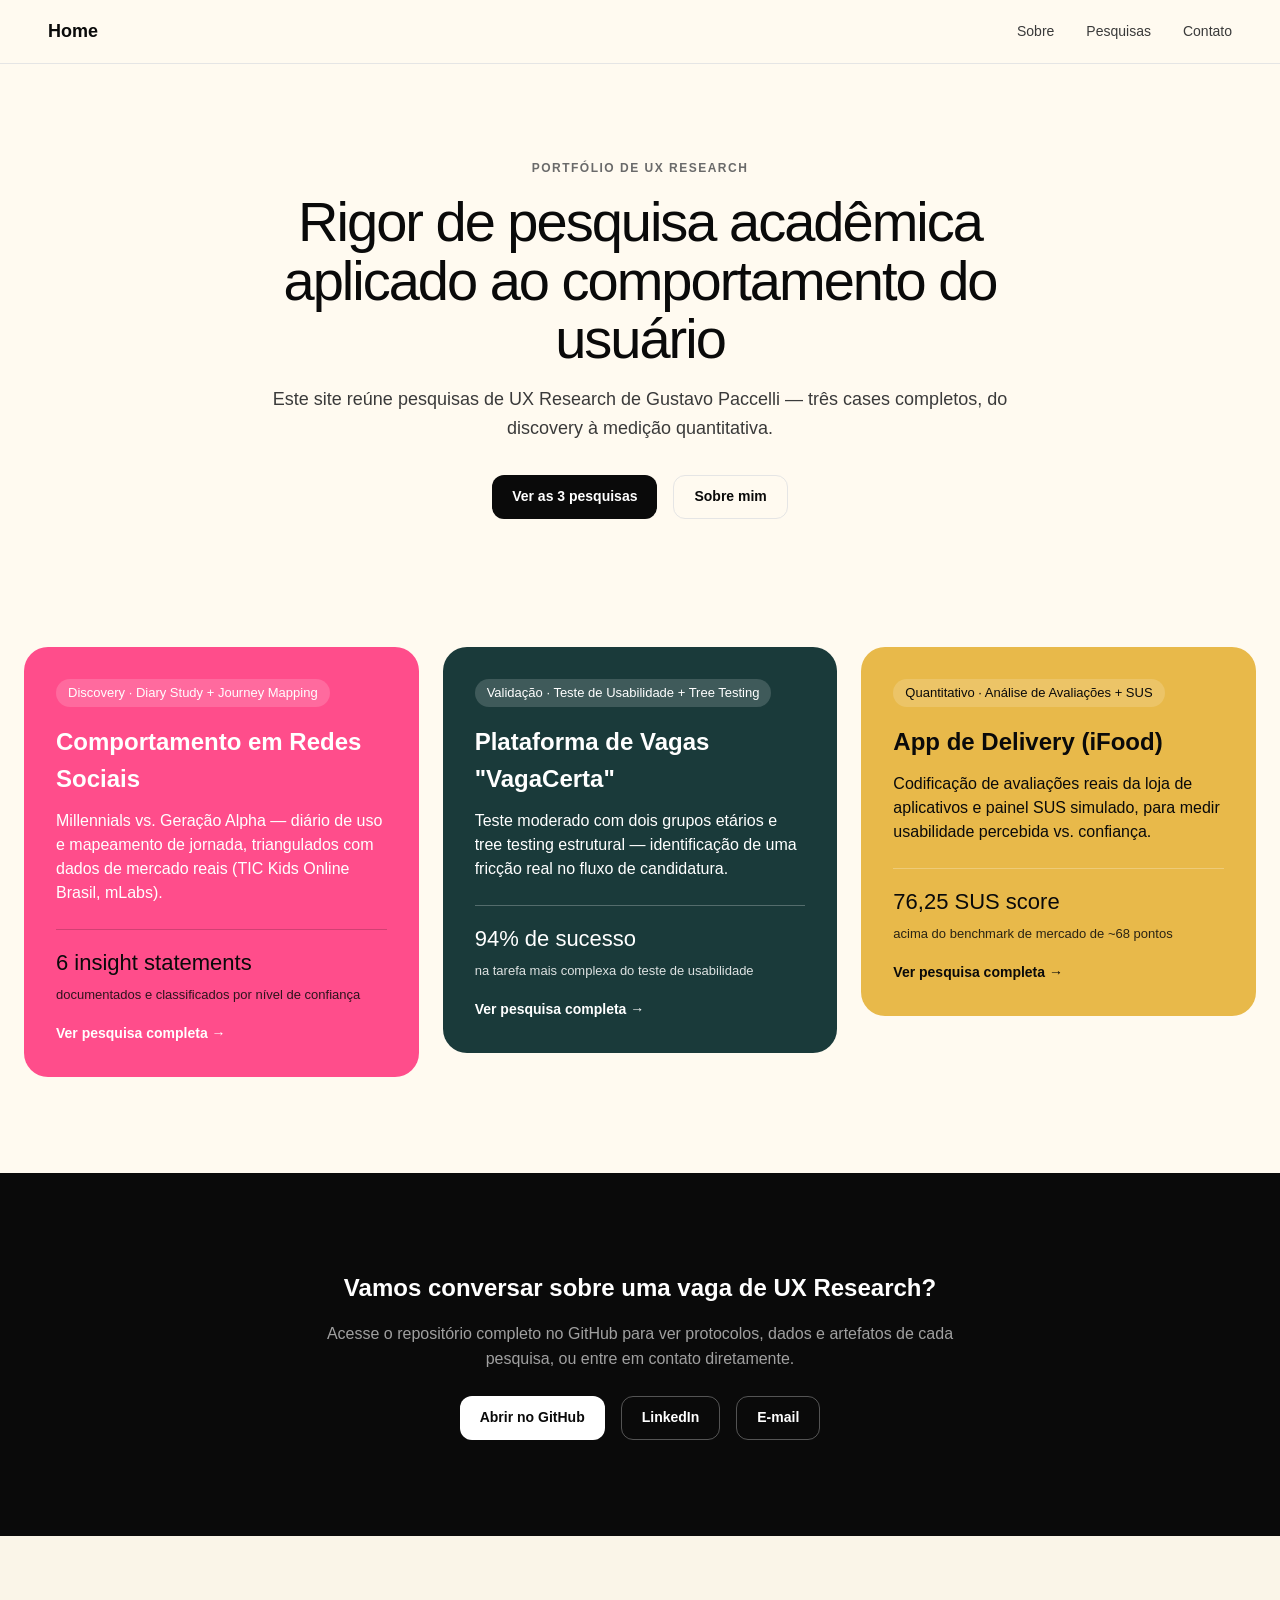
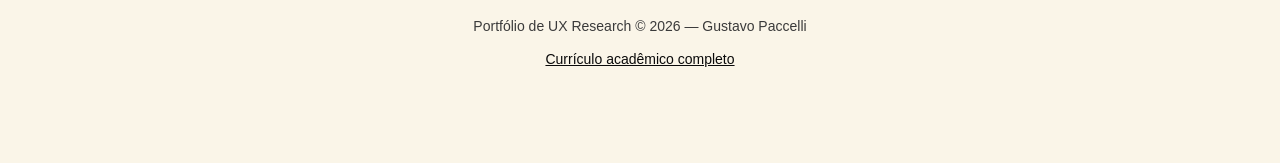
==== commit 61ed7039: "deploy: 35dbcb6e0a3df30f5983cd4023321d0e2a7e2e11" ====
--- a/index.html
+++ b/index.html
@@ -19,8 +19,12 @@
       display: flex;
       align-items: center;
       justify-content: space-between;
+      width: 100%;
       padding: 0 var(--space-lg);
       height: 64px;
+    }
+    .top-nav .nav-links {
+      gap: var(--space-xl);
     }
     .top-nav .logo {
       font-family: var(--font-display);
@@ -207,7 +211,6 @@
       <div class="nav-links">
         <a href="sobre.html">Sobre</a>
         <a href="pesquisas.html">Pesquisas</a>
-        <a href="sobre.html#formacao">Formação</a>
         <a href="#contato">Contato</a>
       </div>
     </div>
